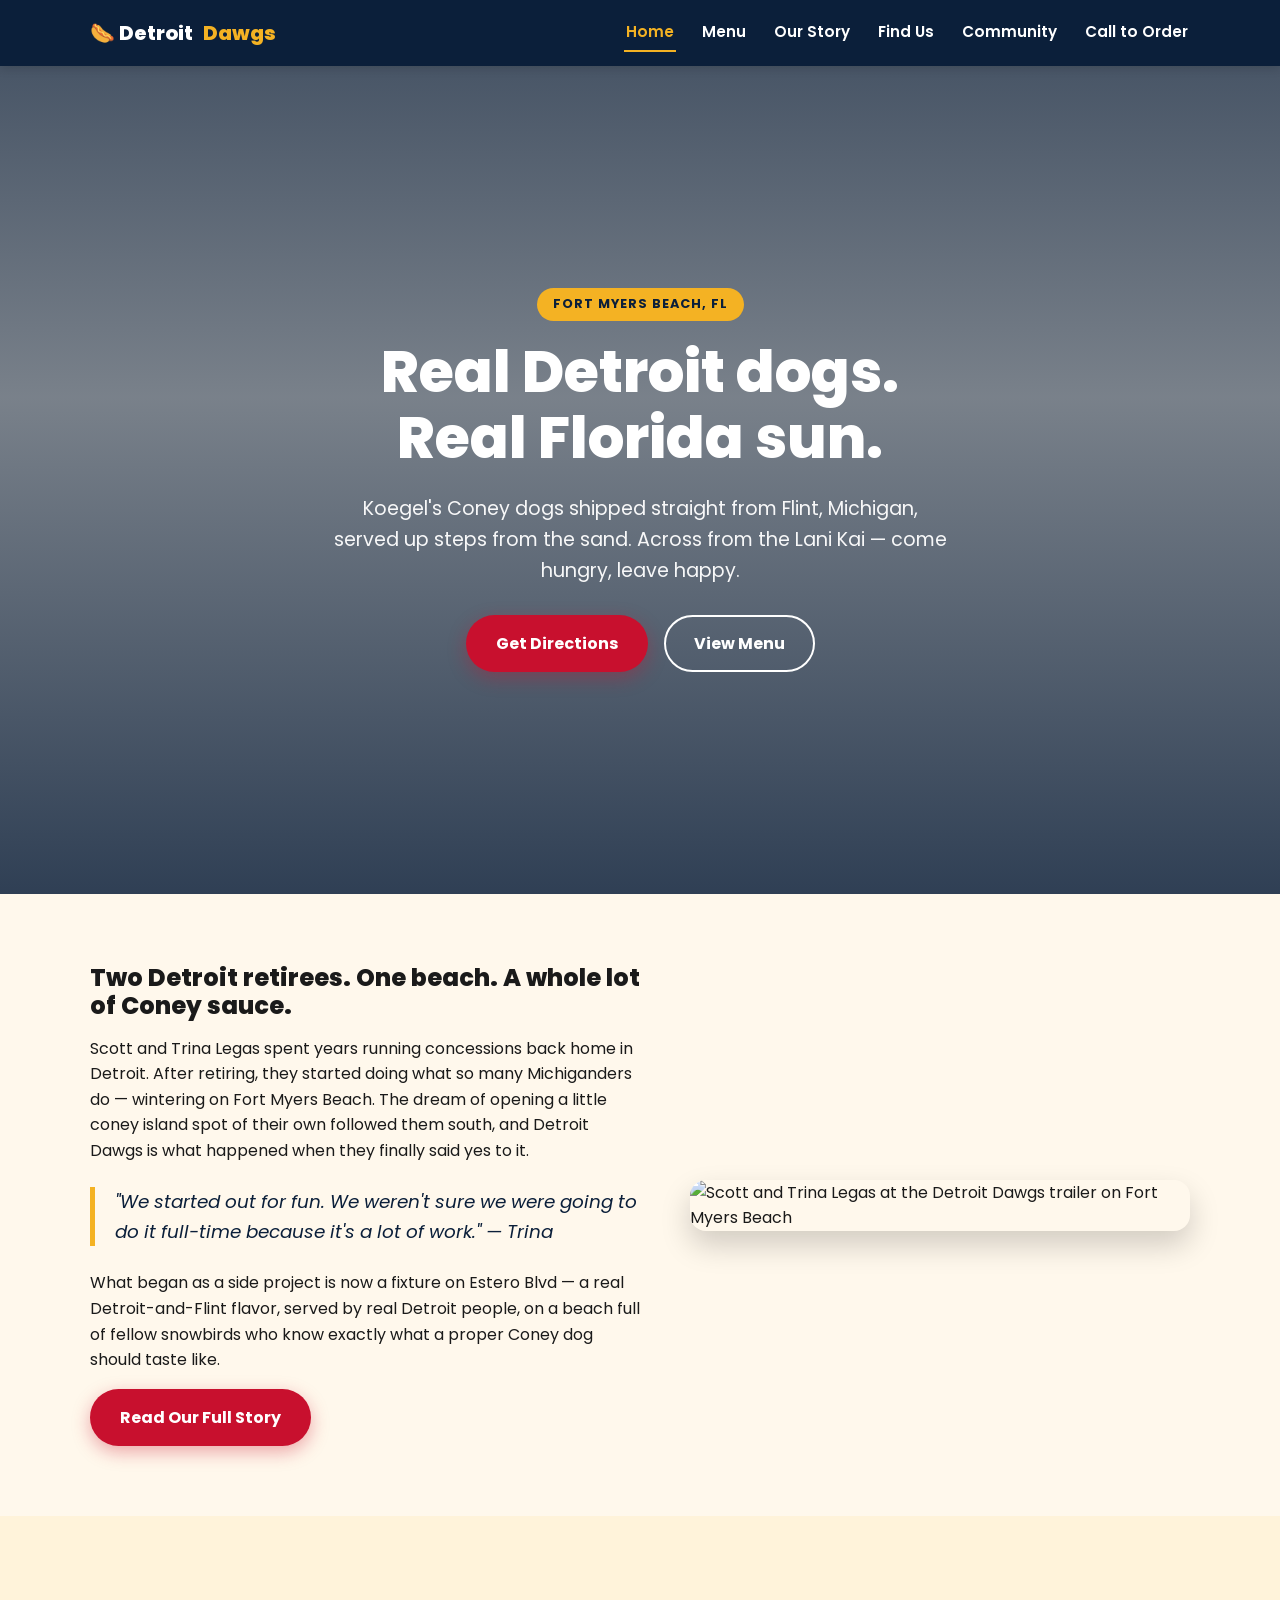
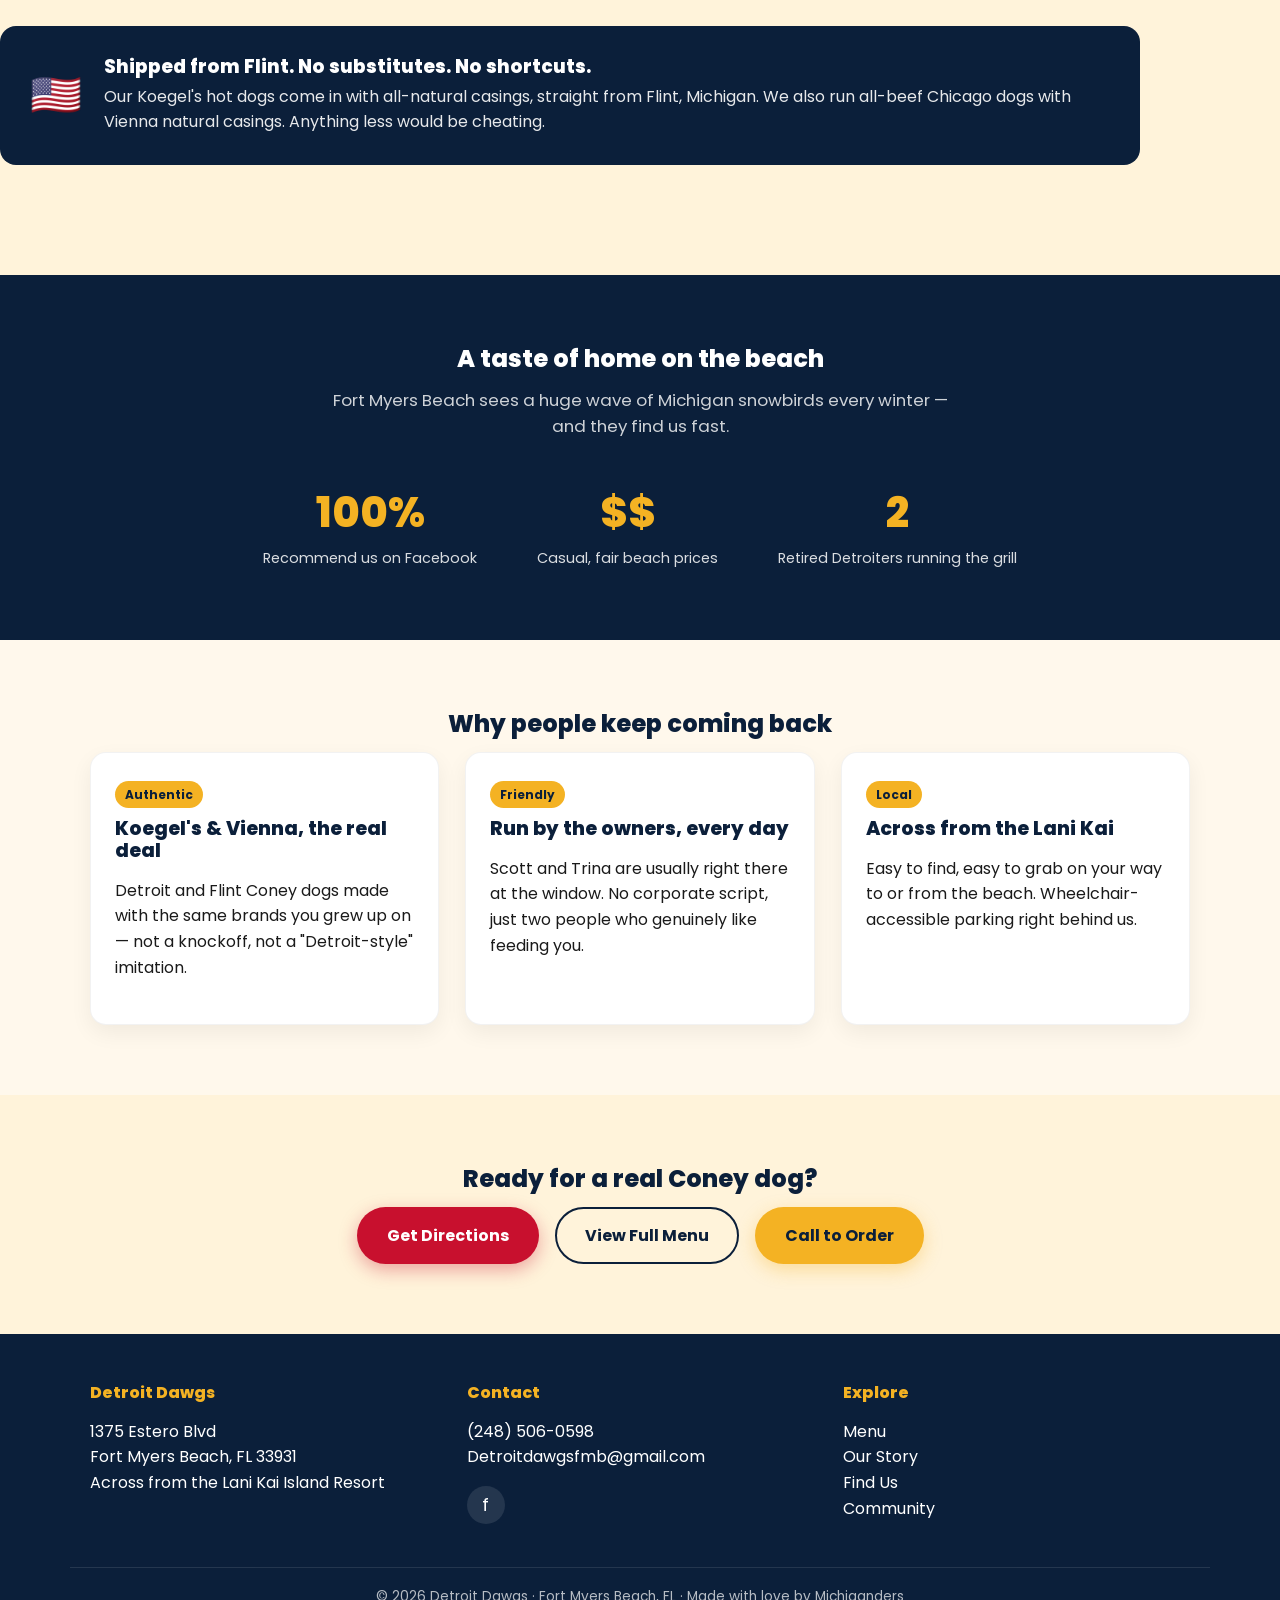
==== index.html @ 259473fb "Add Detroit Dawgs marketing website Five-page static site (home, menu, our story, find us, community" ====
<!DOCTYPE html>
<html lang="en">
<head>
<meta charset="UTF-8">
<meta name="viewport" content="width=device-width, initial-scale=1.0">
<title>Detroit Dawgs Fort Myers Beach | Real Detroit Coney Dogs on the Beach</title>
<meta name="description" content="Detroit Dawgs is a Michigan-owned hot dog stand on Fort Myers Beach serving authentic Koegel's Detroit Coney dogs and Chicago-style hot dogs across from the Lani Kai. A taste of home on the beach.">
<meta name="keywords" content="Detroit Dawgs Fort Myers Beach, Coney dog Fort Myers Beach, hot dog food truck Fort Myers Beach, Michigan restaurant Fort Myers Beach, Koegel's hot dog Florida, best hot dog near Lani Kai">
<link rel="canonical" href="https://detroitdawgsfmb.com/">
<meta property="og:title" content="Detroit Dawgs — Real Detroit Coney Dogs on Fort Myers Beach">
<meta property="og:description" content="Authentic Koegel's Coney dogs shipped from Flint, Michigan, served steps from the sand on Fort Myers Beach.">
<meta property="og:type" content="restaurant.menu">
<meta property="og:image" content="assets/img/hero-trailer.svg">
<link rel="stylesheet" href="assets/css/style.css">
<link rel="preconnect" href="https://fonts.googleapis.com">
<link href="https://fonts.googleapis.com/css2?family=Poppins:wght@400;600;700;800&display=swap" rel="stylesheet">
<script type="application/ld+json">
{
  "@context": "https://schema.org",
  "@type": "FoodEstablishment",
  "name": "Detroit Dawgs",
  "image": "https://detroitdawgsfmb.com/assets/img/hero-trailer.svg",
  "servesCuisine": ["Hot Dogs", "Coney Island", "American"],
  "priceRange": "$$",
  "telephone": "+1-248-506-0598",
  "email": "Detroitdawgsfmb@gmail.com",
  "address": {
    "@type": "PostalAddress",
    "streetAddress": "1375 Estero Blvd",
    "addressLocality": "Fort Myers Beach",
    "addressRegion": "FL",
    "postalCode": "33931",
    "addressCountry": "US"
  },
  "geo": {
    "@type": "GeoCoordinates",
    "latitude": 26.4515,
    "longitude": -81.9367
  },
  "url": "https://detroitdawgsfmb.com/",
  "menu": "https://detroitdawgsfmb.com/menu.html",
  "openingHoursSpecification": [
    {
      "@type": "OpeningHoursSpecification",
      "dayOfWeek": ["Monday","Tuesday","Wednesday","Thursday","Sunday"],
      "opens": "11:00",
      "closes": "20:00"
    },
    {
      "@type": "OpeningHoursSpecification",
      "dayOfWeek": ["Friday","Saturday"],
      "opens": "11:00",
      "closes": "21:00"
    }
  ],
  "sameAs": ["https://www.facebook.com/profile.php?id=detroitdawgsfmb"]
}
</script>
</head>
<body>

<header class="site-header">
  <div class="header-inner">
    <a href="index.html" class="brand">🌭 Detroit <span class="dot">Dawgs</span></a>
    <button class="nav-toggle" aria-label="Menu">☰</button>
    <nav class="main-nav">
      <a href="index.html" class="active">Home</a>
      <a href="menu.html">Menu</a>
      <a href="our-story.html">Our Story</a>
      <a href="find-us.html">Find Us</a>
      <a href="community.html">Community</a>
      <a href="tel:2485060598">Call to Order</a>
    </nav>
  </div>
</header>

<section class="hero">
  <div class="hero-inner">
    <span class="kicker">Fort Myers Beach, FL</span>
    <h1>Real Detroit dogs.<br>Real Florida sun.</h1>
    <p class="lead">Koegel's Coney dogs shipped straight from Flint, Michigan, served up steps from the sand. Across from the Lani Kai — come hungry, leave happy.</p>
    <div class="btn-row" style="justify-content:center;">
      <a href="find-us.html" class="btn btn-red">Get Directions</a>
      <a href="menu.html" class="btn btn-outline">View Menu</a>
    </div>
  </div>
</section>

<section>
  <div class="wrap origin">
    <div>
      <h2>Two Detroit retirees. One beach. A whole lot of Coney sauce.</h2>
      <p>Scott and Trina Legas spent years running concessions back home in Detroit. After retiring, they started doing what so many Michiganders do — wintering on Fort Myers Beach. The dream of opening a little coney island spot of their own followed them south, and Detroit Dawgs is what happened when they finally said yes to it.</p>
      <p class="quote-block">"We started out for fun. We weren't sure we were going to do it full-time because it's a lot of work." — Trina</p>
      <p>What began as a side project is now a fixture on Estero Blvd — a real Detroit-and-Flint flavor, served by real Detroit people, on a beach full of fellow snowbirds who know exactly what a proper Coney dog should taste like.</p>
      <a href="our-story.html" class="btn btn-red">Read Our Full Story</a>
    </div>
    <div>
      <img src="assets/img/scott-trina.svg" alt="Scott and Trina Legas at the Detroit Dawgs trailer on Fort Myers Beach">
    </div>
  </div>
</section>

<section class="bg-mustard-soft">
  <div class="wrap sourcing-banner" style="background:var(--navy);">
    <div class="flag">🇺🇸</div>
    <div>
      <h3 style="margin-bottom:6px;">Shipped from Flint. No substitutes. No shortcuts.</h3>
      <p style="margin:0; opacity:.9;">Our Koegel's hot dogs come in with all-natural casings, straight from Flint, Michigan. We also run all-beef Chicago dogs with Vienna natural casings. Anything less would be cheating.</p>
    </div>
  </div>
</section>

<section class="bg-navy">
  <div class="wrap">
    <h2 class="section-title" style="color:#fff;">A taste of home on the beach</h2>
    <p class="section-sub" style="color:rgba(255,255,255,.8);">Fort Myers Beach sees a huge wave of Michigan snowbirds every winter — and they find us fast.</p>
    <div class="stat-row">
      <div>
        <div class="stat-num">100%</div>
        <div class="stat-label">Recommend us on Facebook</div>
      </div>
      <div>
        <div class="stat-num">$$</div>
        <div class="stat-label">Casual, fair beach prices</div>
      </div>
      <div>
        <div class="stat-num">2</div>
        <div class="stat-label">Retired Detroiters running the grill</div>
      </div>
    </div>
  </div>
</section>

<section>
  <div class="wrap">
    <h2 class="section-title">Why people keep coming back</h2>
    <div class="card-grid">
      <div class="card">
        <span class="badge">Authentic</span>
        <h3>Koegel's & Vienna, the real deal</h3>
        <p>Detroit and Flint Coney dogs made with the same brands you grew up on — not a knockoff, not a "Detroit-style" imitation.</p>
      </div>
      <div class="card">
        <span class="badge">Friendly</span>
        <h3>Run by the owners, every day</h3>
        <p>Scott and Trina are usually right there at the window. No corporate script, just two people who genuinely like feeding you.</p>
      </div>
      <div class="card">
        <span class="badge">Local</span>
        <h3>Across from the Lani Kai</h3>
        <p>Easy to find, easy to grab on your way to or from the beach. Wheelchair-accessible parking right behind us.</p>
      </div>
    </div>
  </div>
</section>

<section class="bg-mustard-soft">
  <div class="wrap" style="text-align:center;">
    <h2 class="section-title">Ready for a real Coney dog?</h2>
    <div class="btn-row" style="justify-content:center;">
      <a href="find-us.html" class="btn btn-red">Get Directions</a>
      <a href="menu.html" class="btn btn-outline" style="border-color:var(--navy); color:var(--navy);">View Full Menu</a>
      <a href="tel:2485060598" class="btn btn-mustard">Call to Order</a>
    </div>
  </div>
</section>

<footer class="site-footer">
  <div class="wrap footer-grid">
    <div>
      <h4>Detroit Dawgs</h4>
      <p>1375 Estero Blvd<br>Fort Myers Beach, FL 33931<br>Across from the Lani Kai Island Resort</p>
    </div>
    <div>
      <h4>Contact</h4>
      <p><a href="tel:2485060598">(248) 506-0598</a><br>
      <a href="mailto:Detroitdawgsfmb@gmail.com">Detroitdawgsfmb@gmail.com</a></p>
      <div class="social-icons">
        <a href="https://www.facebook.com" aria-label="Facebook">f</a>
      </div>
    </div>
    <div>
      <h4>Explore</h4>
      <p><a href="menu.html">Menu</a><br>
      <a href="our-story.html">Our Story</a><br>
      <a href="find-us.html">Find Us</a><br>
      <a href="community.html">Community</a></p>
    </div>
  </div>
  <div class="wrap footer-bottom">&copy; 2026 Detroit Dawgs · Fort Myers Beach, FL · Made with love by Michiganders</div>
</footer>

<div class="sticky-cta">
  <a href="find-us.html">📍 Directions</a>
  <a href="tel:2485060598">📞 Call to Order</a>
</div>

<script src="assets/js/main.js"></script>
</body>
</html>
---- assets/css/style.css ----
/* Detroit Dawgs — shared styles */
:root {
  --navy: #0b1f3a;
  --red: #c8102e;
  --red-dark: #9c0c23;
  --cream: #fff8ec;
  --mustard: #f4b223;
  --ink: #1a1a1a;
  --gray: #5b5b5b;
  --max: 1140px;
}

* { box-sizing: border-box; }

html { scroll-behavior: smooth; }

body {
  margin: 0;
  font-family: 'Poppins', 'Segoe UI', system-ui, -apple-system, sans-serif;
  color: var(--ink);
  background: var(--cream);
  line-height: 1.6;
}

h1, h2, h3, h4 {
  font-family: 'Poppins', sans-serif;
  font-weight: 800;
  margin: 0 0 0.5em;
  line-height: 1.15;
}

a { color: inherit; text-decoration: none; }

img { max-width: 100%; display: block; }

.wrap {
  max-width: var(--max);
  margin: 0 auto;
  padding: 0 20px;
}

/* ===== Header ===== */
.site-header {
  position: sticky;
  top: 0;
  z-index: 50;
  background: var(--navy);
  color: #fff;
  box-shadow: 0 2px 10px rgba(0,0,0,0.15);
}

.header-inner {
  display: flex;
  align-items: center;
  justify-content: space-between;
  padding: 14px 20px;
  max-width: var(--max);
  margin: 0 auto;
}

.brand {
  display: flex;
  align-items: center;
  gap: 10px;
  font-weight: 800;
  font-size: 1.25rem;
  color: #fff;
  white-space: nowrap;
}

.brand .dot { color: var(--mustard); }

.main-nav {
  display: flex;
  gap: 24px;
  flex-wrap: wrap;
}

.main-nav a {
  color: #fff;
  font-weight: 600;
  font-size: 0.95rem;
  padding: 6px 2px;
  border-bottom: 2px solid transparent;
  transition: border-color .2s, color .2s;
}

.main-nav a:hover,
.main-nav a.active {
  border-bottom-color: var(--mustard);
  color: var(--mustard);
}

.nav-toggle {
  display: none;
  background: none;
  border: none;
  color: #fff;
  font-size: 1.6rem;
  cursor: pointer;
}

@media (max-width: 760px) {
  .nav-toggle { display: block; }
  .main-nav {
    display: none;
    flex-direction: column;
    width: 100%;
    background: var(--navy);
    padding: 10px 20px 16px;
    gap: 14px;
  }
  .main-nav.open { display: flex; }
  .header-inner { flex-wrap: wrap; }
}

/* ===== Buttons ===== */
.btn {
  display: inline-block;
  padding: 14px 28px;
  border-radius: 50px;
  font-weight: 700;
  font-size: 1rem;
  cursor: pointer;
  border: 2px solid transparent;
  transition: transform .15s, box-shadow .15s, background .15s;
}

.btn:hover { transform: translateY(-2px); }

.btn-red {
  background: var(--red);
  color: #fff;
  box-shadow: 0 6px 18px rgba(200,16,46,0.35);
}
.btn-red:hover { background: var(--red-dark); }

.btn-outline {
  background: transparent;
  border-color: #fff;
  color: #fff;
}
.btn-outline:hover { background: rgba(255,255,255,0.15); }

.btn-mustard {
  background: var(--mustard);
  color: var(--navy);
  box-shadow: 0 6px 18px rgba(244,178,35,0.35);
}

.btn-row { display: flex; gap: 16px; flex-wrap: wrap; }

/* ===== Hero ===== */
.hero {
  position: relative;
  min-height: 92vh;
  display: flex;
  align-items: center;
  background: linear-gradient(180deg, rgba(11,31,58,0.75), rgba(11,31,58,0.55) 40%, rgba(11,31,58,0.85)),
              url('../img/hero-trailer.jpg') center/cover no-repeat;
  color: #fff;
  text-align: center;
}

.hero-inner { max-width: 800px; margin: 0 auto; padding: 60px 20px; }

.kicker {
  display: inline-block;
  background: var(--mustard);
  color: var(--navy);
  font-weight: 700;
  font-size: 0.8rem;
  letter-spacing: 1px;
  text-transform: uppercase;
  padding: 6px 16px;
  border-radius: 50px;
  margin-bottom: 18px;
}

.hero h1 {
  font-size: clamp(2.2rem, 6vw, 3.6rem);
  margin-bottom: 0.4em;
}

.hero p.lead {
  font-size: 1.2rem;
  opacity: 0.95;
  max-width: 620px;
  margin: 0 auto 28px;
}

/* ===== Sections ===== */
section { padding: 70px 0; }

.section-tight { padding: 50px 0; }

.section-title {
  text-align: center;
  margin-bottom: 14px;
  color: var(--navy);
}

.section-sub {
  text-align: center;
  color: var(--gray);
  max-width: 640px;
  margin: 0 auto 40px;
  font-size: 1.05rem;
}

.bg-navy { background: var(--navy); color: #fff; }
.bg-navy h2, .bg-navy h3 { color: #fff; }
.bg-mustard-soft { background: #fff3da; }

/* ===== Story / origin block ===== */
.origin {
  display: grid;
  grid-template-columns: 1.1fr 1fr;
  gap: 50px;
  align-items: center;
}

@media (max-width: 800px) {
  .origin { grid-template-columns: 1fr; }
}

.origin img { border-radius: 16px; box-shadow: 0 14px 30px rgba(0,0,0,0.18); }

.quote-block {
  border-left: 5px solid var(--mustard);
  padding-left: 20px;
  font-style: italic;
  font-size: 1.15rem;
  color: var(--navy);
  margin: 24px 0;
}

/* ===== Cards ===== */
.card-grid {
  display: grid;
  grid-template-columns: repeat(3, 1fr);
  gap: 26px;
}

@media (max-width: 900px) {
  .card-grid { grid-template-columns: repeat(2, 1fr); }
}
@media (max-width: 600px) {
  .card-grid { grid-template-columns: 1fr; }
}

.card {
  background: #fff;
  border-radius: 16px;
  padding: 28px 24px;
  box-shadow: 0 8px 22px rgba(0,0,0,0.06);
  border: 1px solid rgba(0,0,0,0.05);
}

.card h3 { color: var(--navy); font-size: 1.2rem; }

.card .badge {
  display: inline-block;
  background: var(--mustard);
  color: var(--navy);
  font-size: 0.75rem;
  font-weight: 700;
  padding: 4px 10px;
  border-radius: 50px;
  margin-bottom: 10px;
}

/* ===== Menu page ===== */
.menu-section h3.menu-cat {
  color: var(--red);
  border-bottom: 3px solid var(--mustard);
  display: inline-block;
  padding-bottom: 6px;
  margin-top: 0;
}

.menu-item {
  display: flex;
  justify-content: space-between;
  gap: 16px;
  padding: 14px 0;
  border-bottom: 1px dashed #ddd;
}

.menu-item:last-child { border-bottom: none; }

.menu-item-name { font-weight: 700; color: var(--navy); }
.menu-item-desc { color: var(--gray); font-size: 0.95rem; margin-top: 2px; }
.menu-item-price { font-weight: 800; color: var(--red); white-space: nowrap; }

.sourcing-banner {
  background: var(--navy);
  color: #fff;
  border-radius: 16px;
  padding: 30px;
  margin: 40px 0;
  display: grid;
  grid-template-columns: auto 1fr;
  gap: 22px;
  align-items: center;
}
@media (max-width: 600px) {
  .sourcing-banner { grid-template-columns: 1fr; text-align: center; }
}
.sourcing-banner .flag { font-size: 2.6rem; }

/* ===== Stats / social proof ===== */
.stat-row {
  display: flex;
  justify-content: center;
  gap: 60px;
  flex-wrap: wrap;
  text-align: center;
}
.stat-num {
  font-size: 2.6rem;
  font-weight: 800;
  color: var(--mustard);
}
.stat-label { font-size: 0.9rem; opacity: 0.85; }

/* ===== Find us ===== */
.map-frame {
  border-radius: 16px;
  overflow: hidden;
  box-shadow: 0 14px 30px rgba(0,0,0,0.15);
  border: none;
  width: 100%;
  height: 420px;
}

.info-grid {
  display: grid;
  grid-template-columns: repeat(3, 1fr);
  gap: 24px;
  margin-top: 40px;
}
@media (max-width: 800px) {
  .info-grid { grid-template-columns: 1fr; }
}

/* ===== Gallery ===== */
.gallery-grid {
  display: grid;
  grid-template-columns: repeat(4, 1fr);
  gap: 14px;
}
@media (max-width: 800px) {
  .gallery-grid { grid-template-columns: repeat(2, 1fr); }
}
.gallery-grid img,
.gallery-grid .ph {
  border-radius: 12px;
  aspect-ratio: 1/1;
  object-fit: cover;
}
.ph {
  background: linear-gradient(135deg, #f4b223, #c8102e);
  display: flex;
  align-items: center;
  justify-content: center;
  color: #fff;
  font-weight: 700;
  text-align: center;
  font-size: 0.9rem;
  padding: 10px;
}

/* ===== Community ===== */
.event-card {
  display: flex;
  gap: 18px;
  background: #fff;
  border-radius: 16px;
  padding: 24px;
  box-shadow: 0 8px 22px rgba(0,0,0,0.06);
  margin-bottom: 22px;
}
.event-icon {
  font-size: 2.2rem;
  flex-shrink: 0;
}

/* ===== Footer ===== */
.site-footer {
  background: var(--navy);
  color: #fff;
  padding: 50px 0 24px;
}
.footer-grid {
  display: grid;
  grid-template-columns: repeat(3, 1fr);
  gap: 30px;
  margin-bottom: 30px;
}
@media (max-width: 760px) {
  .footer-grid { grid-template-columns: 1fr; }
}
.site-footer h4 { color: var(--mustard); font-size: 1rem; }
.site-footer a:hover { color: var(--mustard); }
.footer-bottom {
  text-align: center;
  font-size: 0.85rem;
  opacity: 0.7;
  border-top: 1px solid rgba(255,255,255,0.15);
  padding-top: 18px;
}

.social-icons { display: flex; gap: 14px; margin-top: 10px; }
.social-icons a {
  width: 38px; height: 38px;
  display: flex; align-items: center; justify-content: center;
  background: rgba(255,255,255,0.1);
  border-radius: 50%;
  font-size: 1.1rem;
}
.social-icons a:hover { background: var(--mustard); color: var(--navy); }

/* ===== Sticky mobile order bar ===== */
.sticky-cta {
  position: fixed;
  bottom: 0; left: 0; right: 0;
  background: var(--navy);
  display: flex;
  z-index: 60;
  box-shadow: 0 -4px 14px rgba(0,0,0,0.25);
}
.sticky-cta a {
  flex: 1;
  text-align: center;
  color: #fff;
  font-weight: 700;
  padding: 14px 6px;
  font-size: 0.85rem;
}
.sticky-cta a:first-child { background: var(--red); }
.sticky-cta a:last-child { background: var(--mustard); color: var(--navy); }
@media (min-width: 761px) {
  .sticky-cta { display: none; }
}
body { padding-bottom: 0; }
@media (max-width: 760px) {
  body { padding-bottom: 56px; }
}

.facebook-embed {
  border-radius: 16px;
  overflow: hidden;
  box-shadow: 0 8px 22px rgba(0,0,0,0.08);
}
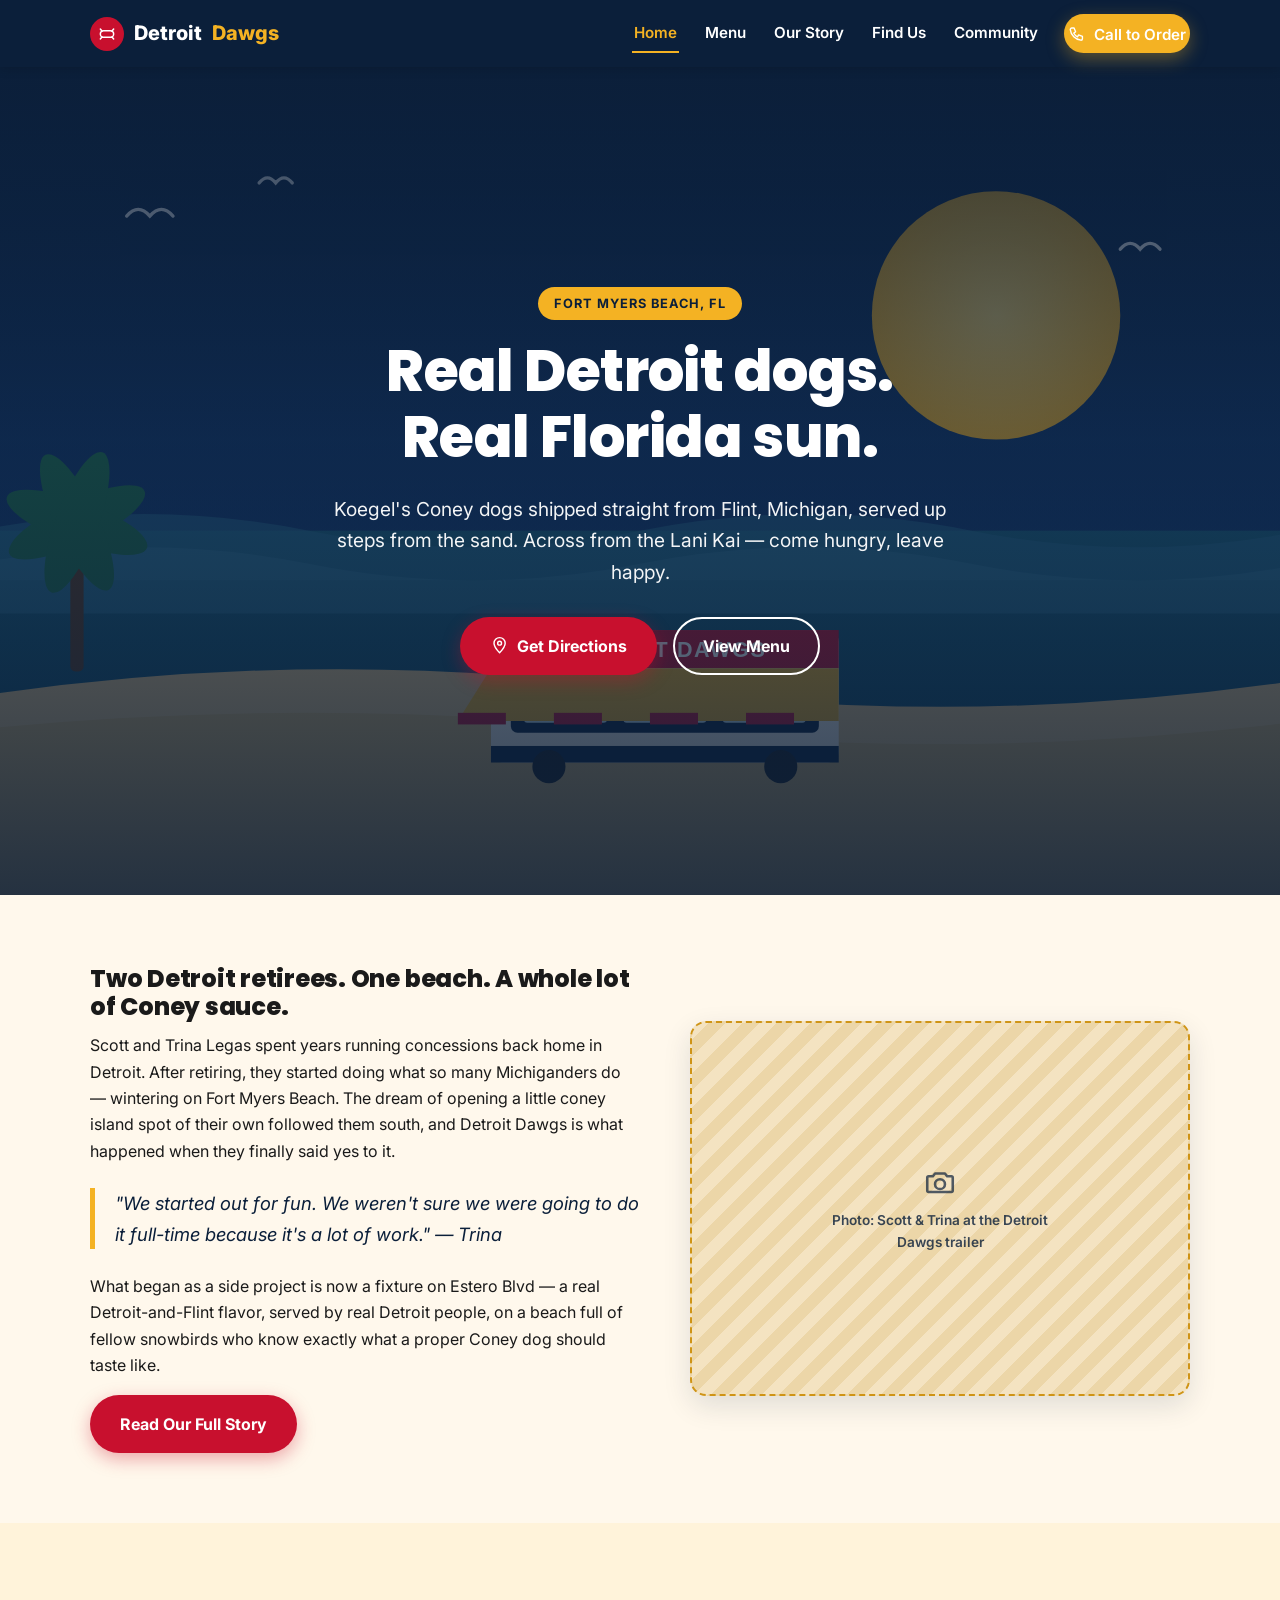
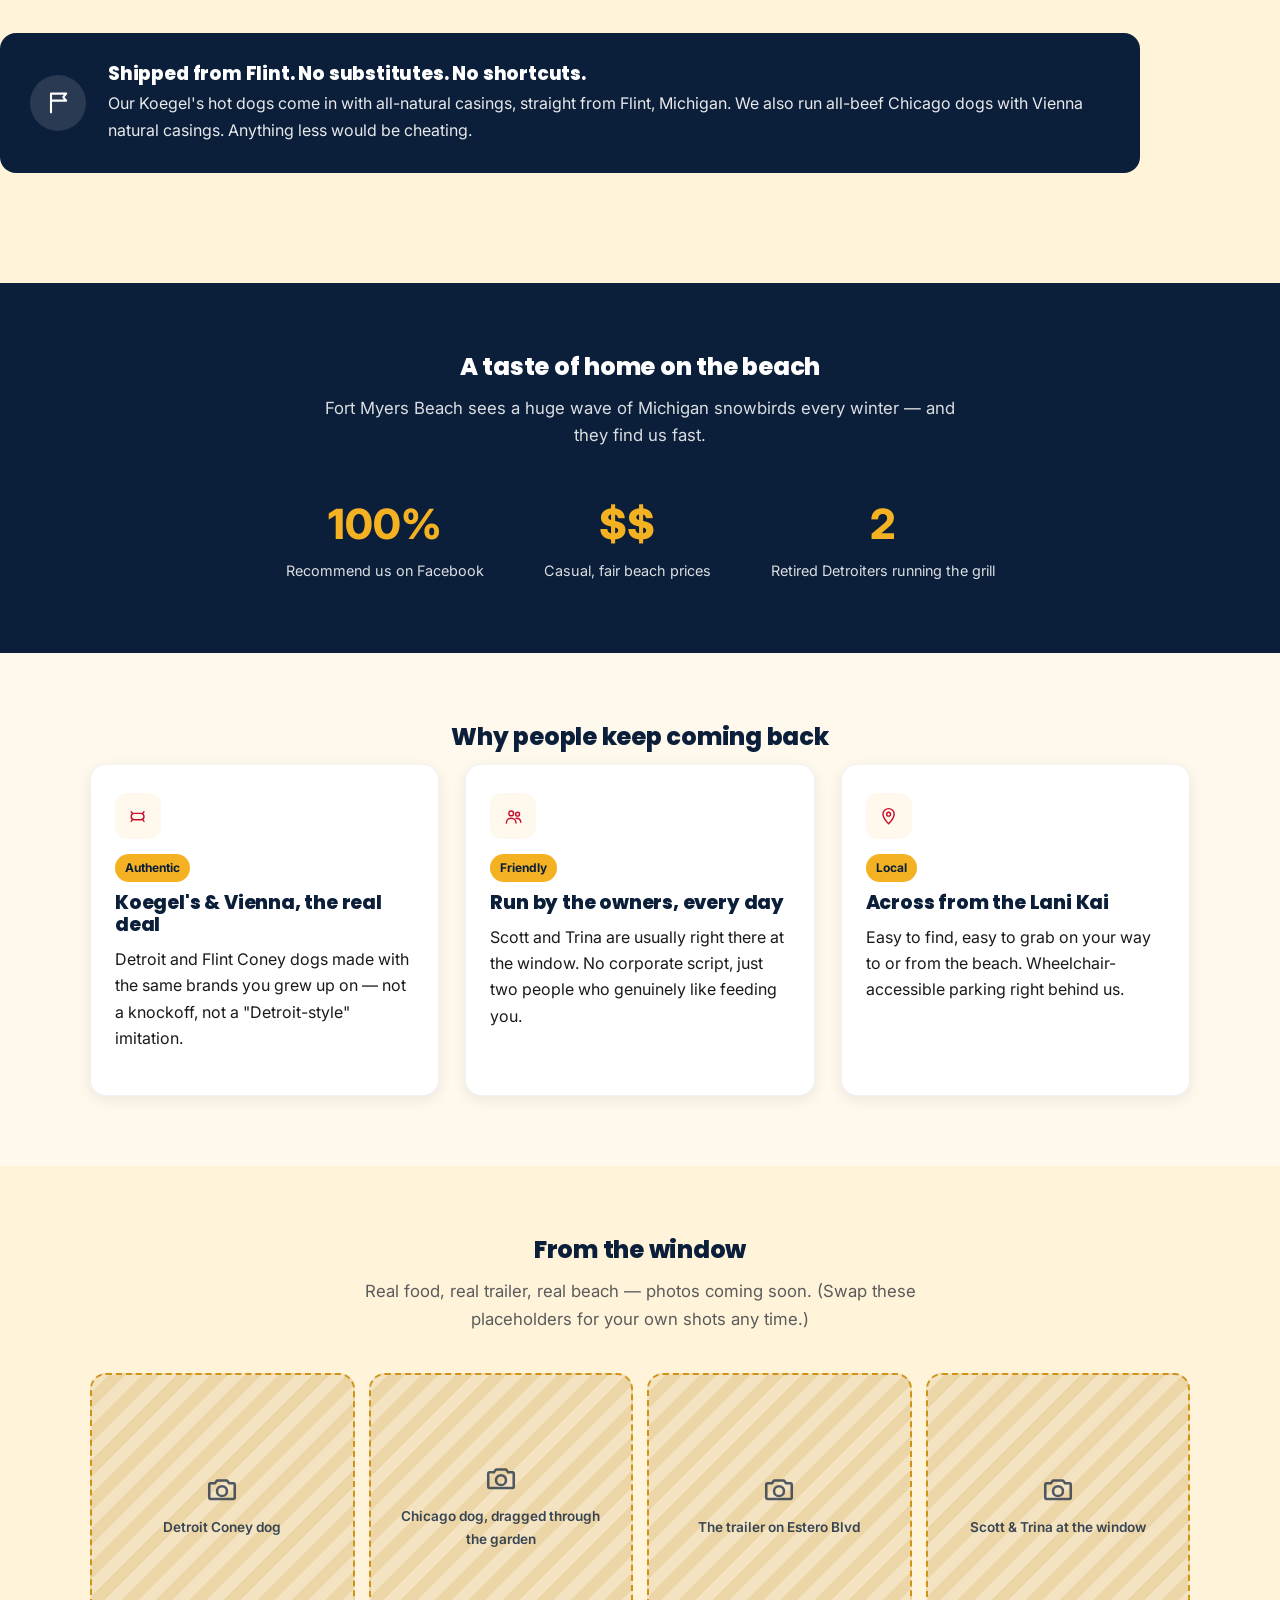
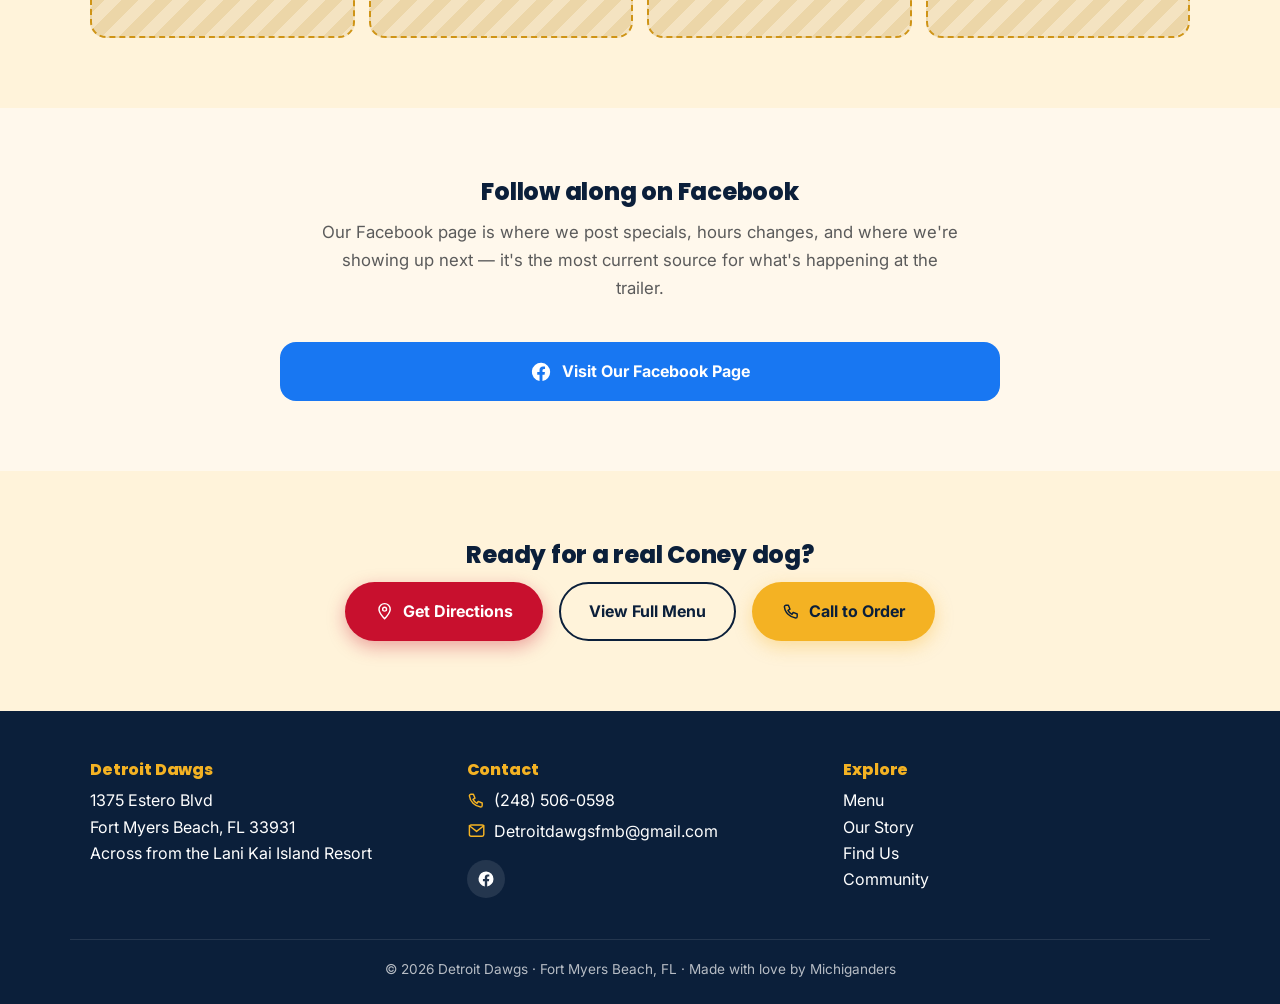
==== commit 7cf21a51: "Rebuild Detroit Dawgs website with polished UI/UX overhaul - New hero: custom beach/trailer illustra" ====
--- a/index.html
+++ b/index.html
@@ -10,16 +10,18 @@
 <meta property="og:title" content="Detroit Dawgs — Real Detroit Coney Dogs on Fort Myers Beach">
 <meta property="og:description" content="Authentic Koegel's Coney dogs shipped from Flint, Michigan, served steps from the sand on Fort Myers Beach.">
 <meta property="og:type" content="restaurant.menu">
-<meta property="og:image" content="assets/img/hero-trailer.svg">
+<meta property="og:image" content="https://detroitdawgsfmb.com/assets/img/hero-scene.svg">
+<meta property="og:url" content="https://detroitdawgsfmb.com/">
 <link rel="stylesheet" href="assets/css/style.css">
 <link rel="preconnect" href="https://fonts.googleapis.com">
-<link href="https://fonts.googleapis.com/css2?family=Poppins:wght@400;600;700;800&display=swap" rel="stylesheet">
+<link rel="preconnect" href="https://fonts.gstatic.com" crossorigin>
+<link href="https://fonts.googleapis.com/css2?family=Inter:wght@400;500;600;700&family=Poppins:wght@700;800&display=swap" rel="stylesheet">
 <script type="application/ld+json">
 {
   "@context": "https://schema.org",
   "@type": "FoodEstablishment",
   "name": "Detroit Dawgs",
-  "image": "https://detroitdawgsfmb.com/assets/img/hero-trailer.svg",
+  "image": "https://detroitdawgsfmb.com/assets/img/hero-scene.svg",
   "servesCuisine": ["Hot Dogs", "Coney Island", "American"],
   "priceRange": "$$",
   "telephone": "+1-248-506-0598",
@@ -59,28 +61,58 @@
 </head>
 <body>
 
+<svg style="display:none" aria-hidden="true">
+  <symbol id="icon-dog" viewBox="0 0 24 24" fill="none" stroke="currentColor" stroke-width="1.8" stroke-linecap="round" stroke-linejoin="round"><path d="M4 12c0-2.2 1.8-4 4-4h8c2.2 0 4 1.8 4 4s-1.8 4-4 4H8c-2.2 0-4-1.8-4-4Z"/><path d="M6 8.5 4 6M18 8.5l2-2.5M6 15.5 4 18M18 15.5l2 2.5"/></symbol>
+  <symbol id="icon-pin" viewBox="0 0 24 24" fill="none" stroke="currentColor" stroke-width="1.8" stroke-linecap="round" stroke-linejoin="round"><path d="M12 21s7-7.4 7-12a7 7 0 1 0-14 0c0 4.6 7 12 7 12Z"/><circle cx="12" cy="9" r="2.4"/></symbol>
+  <symbol id="icon-phone" viewBox="0 0 24 24" fill="none" stroke="currentColor" stroke-width="1.8" stroke-linecap="round" stroke-linejoin="round"><path d="M5 4h3l2 5-2.5 1.5a11 11 0 0 0 5 5L14 13l5 2v3a2 2 0 0 1-2 2A16 16 0 0 1 3 6a2 2 0 0 1 2-2Z"/></symbol>
+  <symbol id="icon-fb" viewBox="0 0 24 24" fill="currentColor"><path d="M22 12a10 10 0 1 0-11.6 9.9v-7H7.9V12h2.5V9.8c0-2.5 1.5-3.9 3.8-3.9 1.1 0 2.2.2 2.2.2v2.5h-1.2c-1.2 0-1.6.8-1.6 1.6V12h2.7l-.4 2.9h-2.3v7A10 10 0 0 0 22 12Z"/></symbol>
+  <symbol id="icon-mail" viewBox="0 0 24 24" fill="none" stroke="currentColor" stroke-width="1.8" stroke-linecap="round" stroke-linejoin="round"><rect x="3" y="5" width="18" height="14" rx="2"/><path d="M3 6l9 7 9-7"/></symbol>
+  <symbol id="icon-camera" viewBox="0 0 24 24" fill="none" stroke="currentColor" stroke-width="1.8" stroke-linecap="round" stroke-linejoin="round"><path d="M4 8h3l1.5-2h7L17 8h3a1 1 0 0 1 1 1v9a1 1 0 0 1-1 1H4a1 1 0 0 1-1-1V9a1 1 0 0 1 1-1Z"/><circle cx="12" cy="13.5" r="3.5"/></symbol>
+  <symbol id="icon-flag-us" viewBox="0 0 24 24" fill="none" stroke="currentColor" stroke-width="1.8" stroke-linecap="round" stroke-linejoin="round"><path d="M6 4v16M6 4h13l-2.5 3L19 10H6"/></symbol>
+  <symbol id="icon-close" viewBox="0 0 24 24" fill="none" stroke="currentColor" stroke-width="2" stroke-linecap="round"><path d="M5 5l14 14M19 5 5 19"/></symbol>
+  <symbol id="icon-menu" viewBox="0 0 24 24" fill="none" stroke="currentColor" stroke-width="2" stroke-linecap="round"><path d="M4 7h16M4 12h16M4 17h16"/></symbol>
+  <symbol id="icon-home" viewBox="0 0 24 24" fill="none" stroke="currentColor" stroke-width="1.8" stroke-linecap="round" stroke-linejoin="round"><path d="M4 11.5 12 4l8 7.5"/><path d="M6 10v9a1 1 0 0 0 1 1h10a1 1 0 0 0 1-1v-9"/></symbol>
+  <symbol id="icon-users" viewBox="0 0 24 24" fill="none" stroke="currentColor" stroke-width="1.8" stroke-linecap="round" stroke-linejoin="round"><circle cx="9" cy="8" r="3"/><path d="M3 20a6 6 0 0 1 12 0"/><circle cx="17" cy="9" r="2.4"/><path d="M15 14.2A5 5 0 0 1 21 19"/></symbol>
+</svg>
+
+<a href="#main" class="skip-link">Skip to main content</a>
+
 <header class="site-header">
   <div class="header-inner">
-    <a href="index.html" class="brand">🌭 Detroit <span class="dot">Dawgs</span></a>
-    <button class="nav-toggle" aria-label="Menu">☰</button>
-    <nav class="main-nav">
+    <a href="index.html" class="brand">
+      <span class="icon-badge"><svg class="icon" aria-hidden="true"><use href="#icon-dog"/></svg></span>
+      Detroit <span class="dot">Dawgs</span>
+    </a>
+    <button class="nav-toggle" aria-label="Toggle menu" aria-expanded="false" aria-controls="main-nav">
+      <svg class="icon icon-menu" aria-hidden="true"><use href="#icon-menu"/></svg>
+      <svg class="icon icon-close" aria-hidden="true"><use href="#icon-close"/></svg>
+    </button>
+    <nav class="main-nav" id="main-nav">
       <a href="index.html" class="active">Home</a>
       <a href="menu.html">Menu</a>
       <a href="our-story.html">Our Story</a>
       <a href="find-us.html">Find Us</a>
       <a href="community.html">Community</a>
-      <a href="tel:2485060598">Call to Order</a>
+      <a href="tel:2485060598" class="btn btn-mustard">
+        <svg class="icon" aria-hidden="true"><use href="#icon-phone"/></svg>
+        Call to Order
+      </a>
     </nav>
   </div>
 </header>
+
+<main id="main">
 
 <section class="hero">
   <div class="hero-inner">
     <span class="kicker">Fort Myers Beach, FL</span>
     <h1>Real Detroit dogs.<br>Real Florida sun.</h1>
     <p class="lead">Koegel's Coney dogs shipped straight from Flint, Michigan, served up steps from the sand. Across from the Lani Kai — come hungry, leave happy.</p>
-    <div class="btn-row" style="justify-content:center;">
-      <a href="find-us.html" class="btn btn-red">Get Directions</a>
+    <div class="btn-row center">
+      <a href="find-us.html" class="btn btn-red">
+        <svg class="icon" aria-hidden="true"><use href="#icon-pin"/></svg>
+        Get Directions
+      </a>
       <a href="menu.html" class="btn btn-outline">View Menu</a>
     </div>
   </div>
@@ -95,15 +127,18 @@
       <p>What began as a side project is now a fixture on Estero Blvd — a real Detroit-and-Flint flavor, served by real Detroit people, on a beach full of fellow snowbirds who know exactly what a proper Coney dog should taste like.</p>
       <a href="our-story.html" class="btn btn-red">Read Our Full Story</a>
     </div>
-    <div>
-      <img src="assets/img/scott-trina.svg" alt="Scott and Trina Legas at the Detroit Dawgs trailer on Fort Myers Beach">
+    <div class="photo-placeholder">
+      <svg aria-hidden="true"><use href="#icon-camera"/></svg>
+      <span>Photo: Scott &amp; Trina at the Detroit Dawgs trailer</span>
     </div>
   </div>
 </section>
 
 <section class="bg-mustard-soft">
-  <div class="wrap sourcing-banner" style="background:var(--navy);">
-    <div class="flag">🇺🇸</div>
+  <div class="wrap sourcing-banner">
+    <div class="flag">
+      <svg class="icon" aria-hidden="true"><use href="#icon-flag-us"/></svg>
+    </div>
     <div>
       <h3 style="margin-bottom:6px;">Shipped from Flint. No substitutes. No shortcuts.</h3>
       <p style="margin:0; opacity:.9;">Our Koegel's hot dogs come in with all-natural casings, straight from Flint, Michigan. We also run all-beef Chicago dogs with Vienna natural casings. Anything less would be cheating.</p>
@@ -114,7 +149,7 @@
 <section class="bg-navy">
   <div class="wrap">
     <h2 class="section-title" style="color:#fff;">A taste of home on the beach</h2>
-    <p class="section-sub" style="color:rgba(255,255,255,.8);">Fort Myers Beach sees a huge wave of Michigan snowbirds every winter — and they find us fast.</p>
+    <p class="section-sub">Fort Myers Beach sees a huge wave of Michigan snowbirds every winter — and they find us fast.</p>
     <div class="stat-row">
       <div>
         <div class="stat-num">100%</div>
@@ -137,16 +172,19 @@
     <h2 class="section-title">Why people keep coming back</h2>
     <div class="card-grid">
       <div class="card">
+        <div class="card-icon"><svg class="icon" aria-hidden="true"><use href="#icon-dog"/></svg></div>
         <span class="badge">Authentic</span>
         <h3>Koegel's & Vienna, the real deal</h3>
         <p>Detroit and Flint Coney dogs made with the same brands you grew up on — not a knockoff, not a "Detroit-style" imitation.</p>
       </div>
       <div class="card">
+        <div class="card-icon"><svg class="icon" aria-hidden="true"><use href="#icon-users"/></svg></div>
         <span class="badge">Friendly</span>
         <h3>Run by the owners, every day</h3>
         <p>Scott and Trina are usually right there at the window. No corporate script, just two people who genuinely like feeding you.</p>
       </div>
       <div class="card">
+        <div class="card-icon"><svg class="icon" aria-hidden="true"><use href="#icon-pin"/></svg></div>
         <span class="badge">Local</span>
         <h3>Across from the Lani Kai</h3>
         <p>Easy to find, easy to grab on your way to or from the beach. Wheelchair-accessible parking right behind us.</p>
@@ -156,15 +194,47 @@
 </section>
 
 <section class="bg-mustard-soft">
-  <div class="wrap" style="text-align:center;">
+  <div class="wrap">
+    <h2 class="section-title">From the window</h2>
+    <p class="section-sub">Real food, real trailer, real beach — photos coming soon. (Swap these placeholders for your own shots any time.)</p>
+    <div class="gallery-grid">
+      <div class="photo-placeholder"><svg aria-hidden="true"><use href="#icon-camera"/></svg><span>Detroit Coney dog</span></div>
+      <div class="photo-placeholder"><svg aria-hidden="true"><use href="#icon-camera"/></svg><span>Chicago dog, dragged through the garden</span></div>
+      <div class="photo-placeholder"><svg aria-hidden="true"><use href="#icon-camera"/></svg><span>The trailer on Estero Blvd</span></div>
+      <div class="photo-placeholder"><svg aria-hidden="true"><use href="#icon-camera"/></svg><span>Scott &amp; Trina at the window</span></div>
+    </div>
+  </div>
+</section>
+
+<section>
+  <div class="wrap text-center max-narrow">
+    <h2 class="section-title">Follow along on Facebook</h2>
+    <p class="section-sub">Our Facebook page is where we post specials, hours changes, and where we're showing up next — it's the most current source for what's happening at the trailer.</p>
+    <a href="https://www.facebook.com/profile.php?id=detroitdawgsfmb" target="_blank" rel="noopener" class="social-cta">
+      <svg aria-hidden="true"><use href="#icon-fb"/></svg>
+      Visit Our Facebook Page
+    </a>
+  </div>
+</section>
+
+<section class="bg-mustard-soft">
+  <div class="wrap text-center">
     <h2 class="section-title">Ready for a real Coney dog?</h2>
-    <div class="btn-row" style="justify-content:center;">
-      <a href="find-us.html" class="btn btn-red">Get Directions</a>
-      <a href="menu.html" class="btn btn-outline" style="border-color:var(--navy); color:var(--navy);">View Full Menu</a>
-      <a href="tel:2485060598" class="btn btn-mustard">Call to Order</a>
-    </div>
-  </div>
-</section>
+    <div class="btn-row center">
+      <a href="find-us.html" class="btn btn-red">
+        <svg class="icon" aria-hidden="true"><use href="#icon-pin"/></svg>
+        Get Directions
+      </a>
+      <a href="menu.html" class="btn btn-outline-navy">View Full Menu</a>
+      <a href="tel:2485060598" class="btn btn-mustard">
+        <svg class="icon" aria-hidden="true"><use href="#icon-phone"/></svg>
+        Call to Order
+      </a>
+    </div>
+  </div>
+</section>
+
+</main>
 
 <footer class="site-footer">
   <div class="wrap footer-grid">
@@ -174,10 +244,14 @@
     </div>
     <div>
       <h4>Contact</h4>
-      <p><a href="tel:2485060598">(248) 506-0598</a><br>
-      <a href="mailto:Detroitdawgsfmb@gmail.com">Detroitdawgsfmb@gmail.com</a></p>
+      <p>
+        <span class="footer-contact-line"><svg class="icon" aria-hidden="true"><use href="#icon-phone"/></svg><a href="tel:2485060598">(248) 506-0598</a></span>
+        <span class="footer-contact-line"><svg class="icon" aria-hidden="true"><use href="#icon-mail"/></svg><a href="mailto:Detroitdawgsfmb@gmail.com">Detroitdawgsfmb@gmail.com</a></span>
+      </p>
       <div class="social-icons">
-        <a href="https://www.facebook.com" aria-label="Facebook">f</a>
+        <a href="https://www.facebook.com/profile.php?id=detroitdawgsfmb" aria-label="Detroit Dawgs on Facebook" target="_blank" rel="noopener">
+          <svg aria-hidden="true"><use href="#icon-fb"/></svg>
+        </a>
       </div>
     </div>
     <div>
@@ -192,8 +266,8 @@
 </footer>
 
 <div class="sticky-cta">
-  <a href="find-us.html">📍 Directions</a>
-  <a href="tel:2485060598">📞 Call to Order</a>
+  <a href="find-us.html"><svg class="icon" aria-hidden="true"><use href="#icon-pin"/></svg>Directions</a>
+  <a href="tel:2485060598"><svg class="icon" aria-hidden="true"><use href="#icon-phone"/></svg>Call to Order</a>
 </div>
 
 <script src="assets/js/main.js"></script>
--- a/assets/css/style.css
+++ b/assets/css/style.css
@@ -1,25 +1,40 @@
 /* Detroit Dawgs — shared styles */
 :root {
   --navy: #0b1f3a;
+  --navy-light: #16315a;
   --red: #c8102e;
   --red-dark: #9c0c23;
   --cream: #fff8ec;
   --mustard: #f4b223;
+  --mustard-dark: #cf9416;
+  --teal: #0e7c86;
   --ink: #1a1a1a;
   --gray: #5b5b5b;
+  --gray-light: #8a8a8a;
   --max: 1140px;
+  --radius: 16px;
+  --shadow-sm: 0 4px 14px rgba(11,31,58,0.08);
+  --shadow-md: 0 10px 28px rgba(11,31,58,0.12);
+  --shadow-lg: 0 18px 40px rgba(11,31,58,0.18);
+  --ease: cubic-bezier(.25,.8,.35,1);
 }
 
 * { box-sizing: border-box; }
 
 html { scroll-behavior: smooth; }
+
+@media (prefers-reduced-motion: reduce) {
+  html { scroll-behavior: auto; }
+  *, *::before, *::after { animation-duration: 0.001ms !important; animation-iteration-count: 1 !important; transition-duration: 0.001ms !important; scroll-behavior: auto !important; }
+}
 
 body {
   margin: 0;
-  font-family: 'Poppins', 'Segoe UI', system-ui, -apple-system, sans-serif;
+  font-family: 'Inter', 'Segoe UI', system-ui, -apple-system, sans-serif;
   color: var(--ink);
   background: var(--cream);
-  line-height: 1.6;
+  line-height: 1.65;
+  -webkit-font-smoothing: antialiased;
 }
 
 h1, h2, h3, h4 {
@@ -27,16 +42,61 @@
   font-weight: 800;
   margin: 0 0 0.5em;
   line-height: 1.15;
-}
+  letter-spacing: -0.01em;
+}
+
+p { margin: 0 0 1em; }
 
 a { color: inherit; text-decoration: none; }
 
 img { max-width: 100%; display: block; }
+
+svg.icon {
+  width: 1.2em;
+  height: 1.2em;
+  flex-shrink: 0;
+  vertical-align: -0.2em;
+}
+
+/* Visible, on-brand focus state everywhere */
+a:focus-visible,
+button:focus-visible,
+.btn:focus-visible,
+input:focus-visible {
+  outline: 3px solid var(--mustard);
+  outline-offset: 3px;
+  border-radius: 6px;
+}
+
+.cursor-pointer, a, button, .btn { cursor: pointer; }
 
 .wrap {
   max-width: var(--max);
   margin: 0 auto;
   padding: 0 20px;
+}
+
+.visually-hidden {
+  position: absolute;
+  width: 1px; height: 1px;
+  overflow: hidden;
+  clip: rect(0 0 0 0);
+  white-space: nowrap;
+}
+
+.skip-link {
+  position: absolute;
+  left: -9999px;
+  top: 0;
+  background: var(--mustard);
+  color: var(--navy);
+  padding: 10px 18px;
+  font-weight: 700;
+  z-index: 100;
+  border-radius: 0 0 8px 0;
+}
+.skip-link:focus {
+  left: 0;
 }
 
 /* ===== Header ===== */
@@ -68,10 +128,23 @@
   white-space: nowrap;
 }
 
+.brand .icon-badge {
+  width: 34px;
+  height: 34px;
+  display: flex;
+  align-items: center;
+  justify-content: center;
+  background: var(--red);
+  border-radius: 50%;
+  color: #fff;
+}
+.brand .icon-badge svg { width: 20px; height: 20px; }
+
 .brand .dot { color: var(--mustard); }
 
 .main-nav {
   display: flex;
+  align-items: center;
   gap: 24px;
   flex-wrap: wrap;
 }
@@ -91,42 +164,54 @@
   color: var(--mustard);
 }
 
+.main-nav a.btn {
+  border-bottom: none;
+}
+
 .nav-toggle {
   display: none;
   background: none;
   border: none;
   color: #fff;
-  font-size: 1.6rem;
-  cursor: pointer;
-}
+  padding: 6px;
+  border-radius: 8px;
+}
+.nav-toggle svg { width: 26px; height: 26px; }
+.nav-toggle .icon-close { display: none; }
+.nav-toggle[aria-expanded="true"] .icon-menu { display: none; }
+.nav-toggle[aria-expanded="true"] .icon-close { display: block; }
 
 @media (max-width: 760px) {
   .nav-toggle { display: block; }
   .main-nav {
     display: none;
     flex-direction: column;
+    align-items: flex-start;
     width: 100%;
-    background: var(--navy);
-    padding: 10px 20px 16px;
+    background: var(--navy-light);
+    padding: 10px 20px 18px;
     gap: 14px;
   }
   .main-nav.open { display: flex; }
   .header-inner { flex-wrap: wrap; }
+  .main-nav a.btn { width: 100%; text-align: center; }
 }
 
 /* ===== Buttons ===== */
 .btn {
-  display: inline-block;
+  display: inline-flex;
+  align-items: center;
+  gap: 8px;
   padding: 14px 28px;
   border-radius: 50px;
   font-weight: 700;
   font-size: 1rem;
-  cursor: pointer;
   border: 2px solid transparent;
-  transition: transform .15s, box-shadow .15s, background .15s;
+  transition: transform .2s var(--ease), box-shadow .2s var(--ease), background .2s var(--ease);
 }
 
 .btn:hover { transform: translateY(-2px); }
+.btn:active { transform: translateY(0); }
 
 .btn-red {
   background: var(--red);
@@ -142,27 +227,38 @@
 }
 .btn-outline:hover { background: rgba(255,255,255,0.15); }
 
+.btn-outline-navy {
+  background: transparent;
+  border-color: var(--navy);
+  color: var(--navy);
+}
+.btn-outline-navy:hover { background: rgba(11,31,58,0.06); }
+
 .btn-mustard {
   background: var(--mustard);
   color: var(--navy);
   box-shadow: 0 6px 18px rgba(244,178,35,0.35);
 }
+.btn-mustard:hover { background: var(--mustard-dark); }
 
 .btn-row { display: flex; gap: 16px; flex-wrap: wrap; }
+.btn-row.center { justify-content: center; }
 
 /* ===== Hero ===== */
 .hero {
   position: relative;
-  min-height: 92vh;
-  display: flex;
-  align-items: center;
-  background: linear-gradient(180deg, rgba(11,31,58,0.75), rgba(11,31,58,0.55) 40%, rgba(11,31,58,0.85)),
-              url('../img/hero-trailer.jpg') center/cover no-repeat;
+  min-height: 92dvh;
+  display: flex;
+  align-items: center;
+  background: linear-gradient(180deg, rgba(11,31,58,0.78), rgba(11,31,58,0.55) 45%, rgba(11,31,58,0.88)),
+              url('../img/hero-scene.svg') center/cover no-repeat;
   color: #fff;
   text-align: center;
 }
 
-.hero-inner { max-width: 800px; margin: 0 auto; padding: 60px 20px; }
+.hero.hero-short { min-height: 46dvh; }
+
+.hero-inner { max-width: 800px; margin: 0 auto; padding: 60px 20px; position: relative; z-index: 1; }
 
 .kicker {
   display: inline-block;
@@ -189,6 +285,13 @@
   margin: 0 auto 28px;
 }
 
+.wave-divider {
+  display: block;
+  width: 100%;
+  height: 60px;
+  margin-top: -2px;
+}
+
 /* ===== Sections ===== */
 section { padding: 70px 0; }
 
@@ -210,7 +313,11 @@
 
 .bg-navy { background: var(--navy); color: #fff; }
 .bg-navy h2, .bg-navy h3 { color: #fff; }
+.bg-navy p { color: rgba(255,255,255,.85); }
 .bg-mustard-soft { background: #fff3da; }
+.text-center { text-align: center; }
+.max-narrow { max-width: 760px; margin-left: auto; margin-right: auto; }
+.max-medium { max-width: 800px; margin-left: auto; margin-right: auto; }
 
 /* ===== Story / origin block ===== */
 .origin {
@@ -224,7 +331,7 @@
   .origin { grid-template-columns: 1fr; }
 }
 
-.origin img { border-radius: 16px; box-shadow: 0 14px 30px rgba(0,0,0,0.18); }
+.origin img, .origin .photo-placeholder { border-radius: var(--radius); box-shadow: var(--shadow-md); }
 
 .quote-block {
   border-left: 5px solid var(--mustard);
@@ -235,6 +342,31 @@
   margin: 24px 0;
 }
 
+/* ===== Photo placeholder (until real photography is added) ===== */
+.photo-placeholder {
+  position: relative;
+  aspect-ratio: 4/3;
+  border-radius: var(--radius);
+  background: repeating-linear-gradient(135deg, #f4e3c1, #f4e3c1 12px, #ecd6a8 12px, #ecd6a8 24px);
+  border: 2px dashed var(--mustard-dark);
+  display: flex;
+  flex-direction: column;
+  align-items: center;
+  justify-content: center;
+  gap: 10px;
+  color: var(--navy);
+  text-align: center;
+  padding: 20px;
+}
+.photo-placeholder svg { width: 34px; height: 34px; opacity: 0.7; }
+.photo-placeholder span {
+  font-size: 0.85rem;
+  font-weight: 600;
+  opacity: 0.8;
+  max-width: 220px;
+}
+.gallery-grid .photo-placeholder { aspect-ratio: 1/1; }
+
 /* ===== Cards ===== */
 .card-grid {
   display: grid;
@@ -251,10 +383,24 @@
 
 .card {
   background: #fff;
-  border-radius: 16px;
+  border-radius: var(--radius);
   padding: 28px 24px;
-  box-shadow: 0 8px 22px rgba(0,0,0,0.06);
+  box-shadow: var(--shadow-sm);
   border: 1px solid rgba(0,0,0,0.05);
+  transition: transform .25s var(--ease), box-shadow .25s var(--ease);
+}
+.card:hover { transform: translateY(-4px); box-shadow: var(--shadow-md); }
+
+.card-icon {
+  width: 46px;
+  height: 46px;
+  display: flex;
+  align-items: center;
+  justify-content: center;
+  background: var(--cream);
+  color: var(--red);
+  border-radius: 12px;
+  margin-bottom: 14px;
 }
 
 .card h3 { color: var(--navy); font-size: 1.2rem; }
@@ -296,7 +442,7 @@
 .sourcing-banner {
   background: var(--navy);
   color: #fff;
-  border-radius: 16px;
+  border-radius: var(--radius);
   padding: 30px;
   margin: 40px 0;
   display: grid;
@@ -307,7 +453,15 @@
 @media (max-width: 600px) {
   .sourcing-banner { grid-template-columns: 1fr; text-align: center; }
 }
-.sourcing-banner .flag { font-size: 2.6rem; }
+.sourcing-banner .flag {
+  width: 56px; height: 56px;
+  display: flex; align-items: center; justify-content: center;
+  background: rgba(255,255,255,0.12);
+  border-radius: 50%;
+  flex-shrink: 0;
+  margin: 0 auto;
+}
+.sourcing-banner .flag svg { width: 28px; height: 28px; }
 
 /* ===== Stats / social proof ===== */
 .stat-row {
@@ -326,9 +480,9 @@
 
 /* ===== Find us ===== */
 .map-frame {
-  border-radius: 16px;
+  border-radius: var(--radius);
   overflow: hidden;
-  box-shadow: 0 14px 30px rgba(0,0,0,0.15);
+  box-shadow: var(--shadow-md);
   border: none;
   width: 100%;
   height: 420px;
@@ -344,6 +498,15 @@
   .info-grid { grid-template-columns: 1fr; }
 }
 
+.card-title-row {
+  display: flex;
+  align-items: center;
+  gap: 10px;
+  margin-bottom: 10px;
+}
+.card-title-row svg { color: var(--red); }
+.card-title-row h3 { margin: 0; }
+
 /* ===== Gallery ===== */
 .gallery-grid {
   display: grid;
@@ -353,38 +516,57 @@
 @media (max-width: 800px) {
   .gallery-grid { grid-template-columns: repeat(2, 1fr); }
 }
-.gallery-grid img,
-.gallery-grid .ph {
+.gallery-grid img {
   border-radius: 12px;
   aspect-ratio: 1/1;
   object-fit: cover;
 }
-.ph {
-  background: linear-gradient(135deg, #f4b223, #c8102e);
-  display: flex;
-  align-items: center;
-  justify-content: center;
-  color: #fff;
-  font-weight: 700;
-  text-align: center;
-  font-size: 0.9rem;
-  padding: 10px;
-}
 
 /* ===== Community ===== */
 .event-card {
   display: flex;
   gap: 18px;
   background: #fff;
-  border-radius: 16px;
+  border-radius: var(--radius);
   padding: 24px;
-  box-shadow: 0 8px 22px rgba(0,0,0,0.06);
+  box-shadow: var(--shadow-sm);
   margin-bottom: 22px;
-}
+  transition: transform .25s var(--ease), box-shadow .25s var(--ease);
+}
+.event-card:hover { transform: translateY(-3px); box-shadow: var(--shadow-md); }
 .event-icon {
-  font-size: 2.2rem;
+  width: 52px;
+  height: 52px;
   flex-shrink: 0;
-}
+  display: flex;
+  align-items: center;
+  justify-content: center;
+  background: var(--cream);
+  color: var(--red);
+  border-radius: 14px;
+}
+.event-icon svg { width: 26px; height: 26px; }
+
+/* ===== Social embed ===== */
+.facebook-embed {
+  border-radius: var(--radius);
+  overflow: hidden;
+  box-shadow: var(--shadow-sm);
+}
+.social-cta {
+  display: flex;
+  align-items: center;
+  justify-content: center;
+  gap: 10px;
+  background: #1877f2;
+  color: #fff;
+  font-weight: 700;
+  padding: 16px 24px;
+  border-radius: var(--radius);
+  transition: background .2s;
+}
+.social-cta:hover { background: #145fc4; }
+.social-cta svg { width: 22px; height: 22px; }
 
 /* ===== Footer ===== */
 .site-footer {
@@ -403,6 +585,13 @@
 }
 .site-footer h4 { color: var(--mustard); font-size: 1rem; }
 .site-footer a:hover { color: var(--mustard); }
+.footer-contact-line {
+  display: flex;
+  align-items: center;
+  gap: 8px;
+  margin-bottom: 4px;
+}
+.footer-contact-line svg { color: var(--mustard); flex-shrink: 0; }
 .footer-bottom {
   text-align: center;
   font-size: 0.85rem;
@@ -417,8 +606,9 @@
   display: flex; align-items: center; justify-content: center;
   background: rgba(255,255,255,0.1);
   border-radius: 50%;
-  font-size: 1.1rem;
-}
+  transition: background .2s, color .2s;
+}
+.social-icons a svg { width: 18px; height: 18px; }
 .social-icons a:hover { background: var(--mustard); color: var(--navy); }
 
 /* ===== Sticky mobile order bar ===== */
@@ -432,12 +622,18 @@
 }
 .sticky-cta a {
   flex: 1;
+  display: flex;
+  align-items: center;
+  justify-content: center;
+  gap: 8px;
   text-align: center;
   color: #fff;
   font-weight: 700;
-  padding: 14px 6px;
+  padding: 16px 6px;
   font-size: 0.85rem;
-}
+  min-height: 44px;
+}
+.sticky-cta a svg { width: 18px; height: 18px; }
 .sticky-cta a:first-child { background: var(--red); }
 .sticky-cta a:last-child { background: var(--mustard); color: var(--navy); }
 @media (min-width: 761px) {
@@ -445,11 +641,5 @@
 }
 body { padding-bottom: 0; }
 @media (max-width: 760px) {
-  body { padding-bottom: 56px; }
-}
-
-.facebook-embed {
-  border-radius: 16px;
-  overflow: hidden;
-  box-shadow: 0 8px 22px rgba(0,0,0,0.08);
-}
+  body { padding-bottom: 64px; }
+}
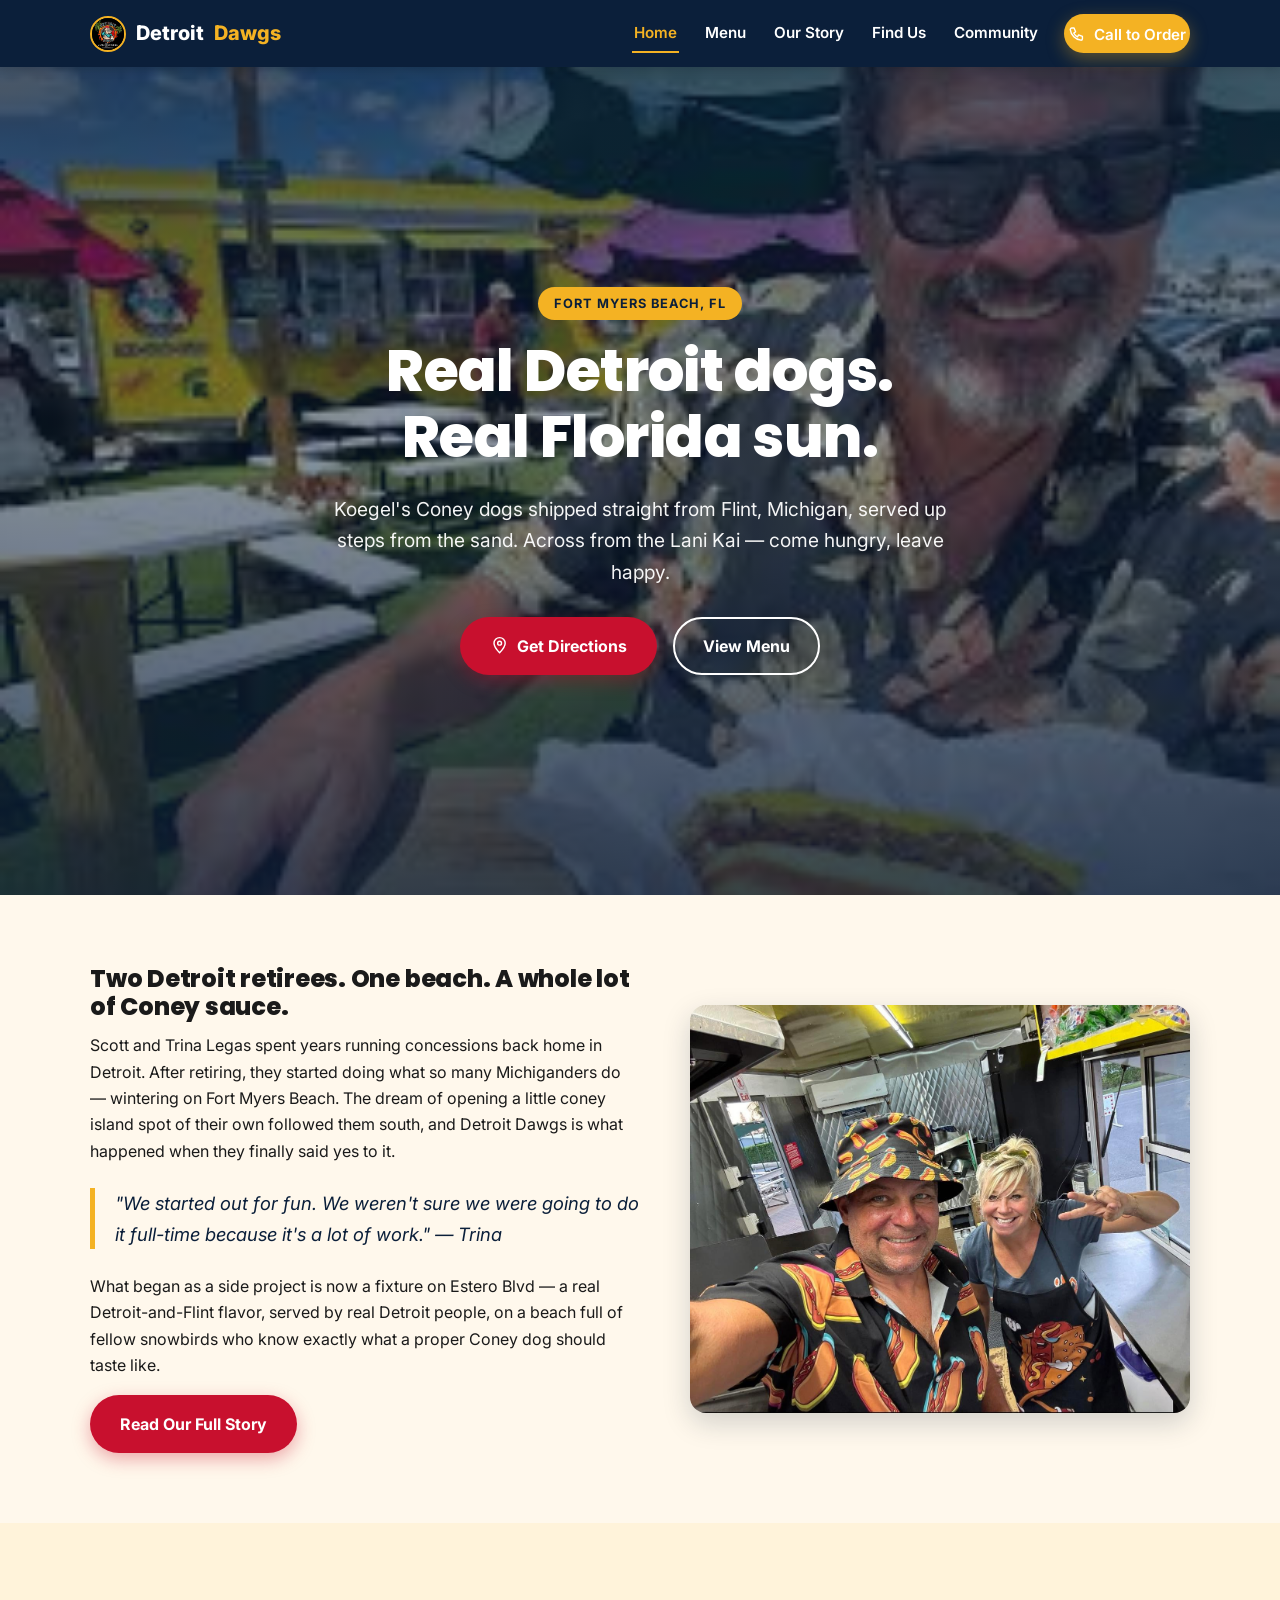
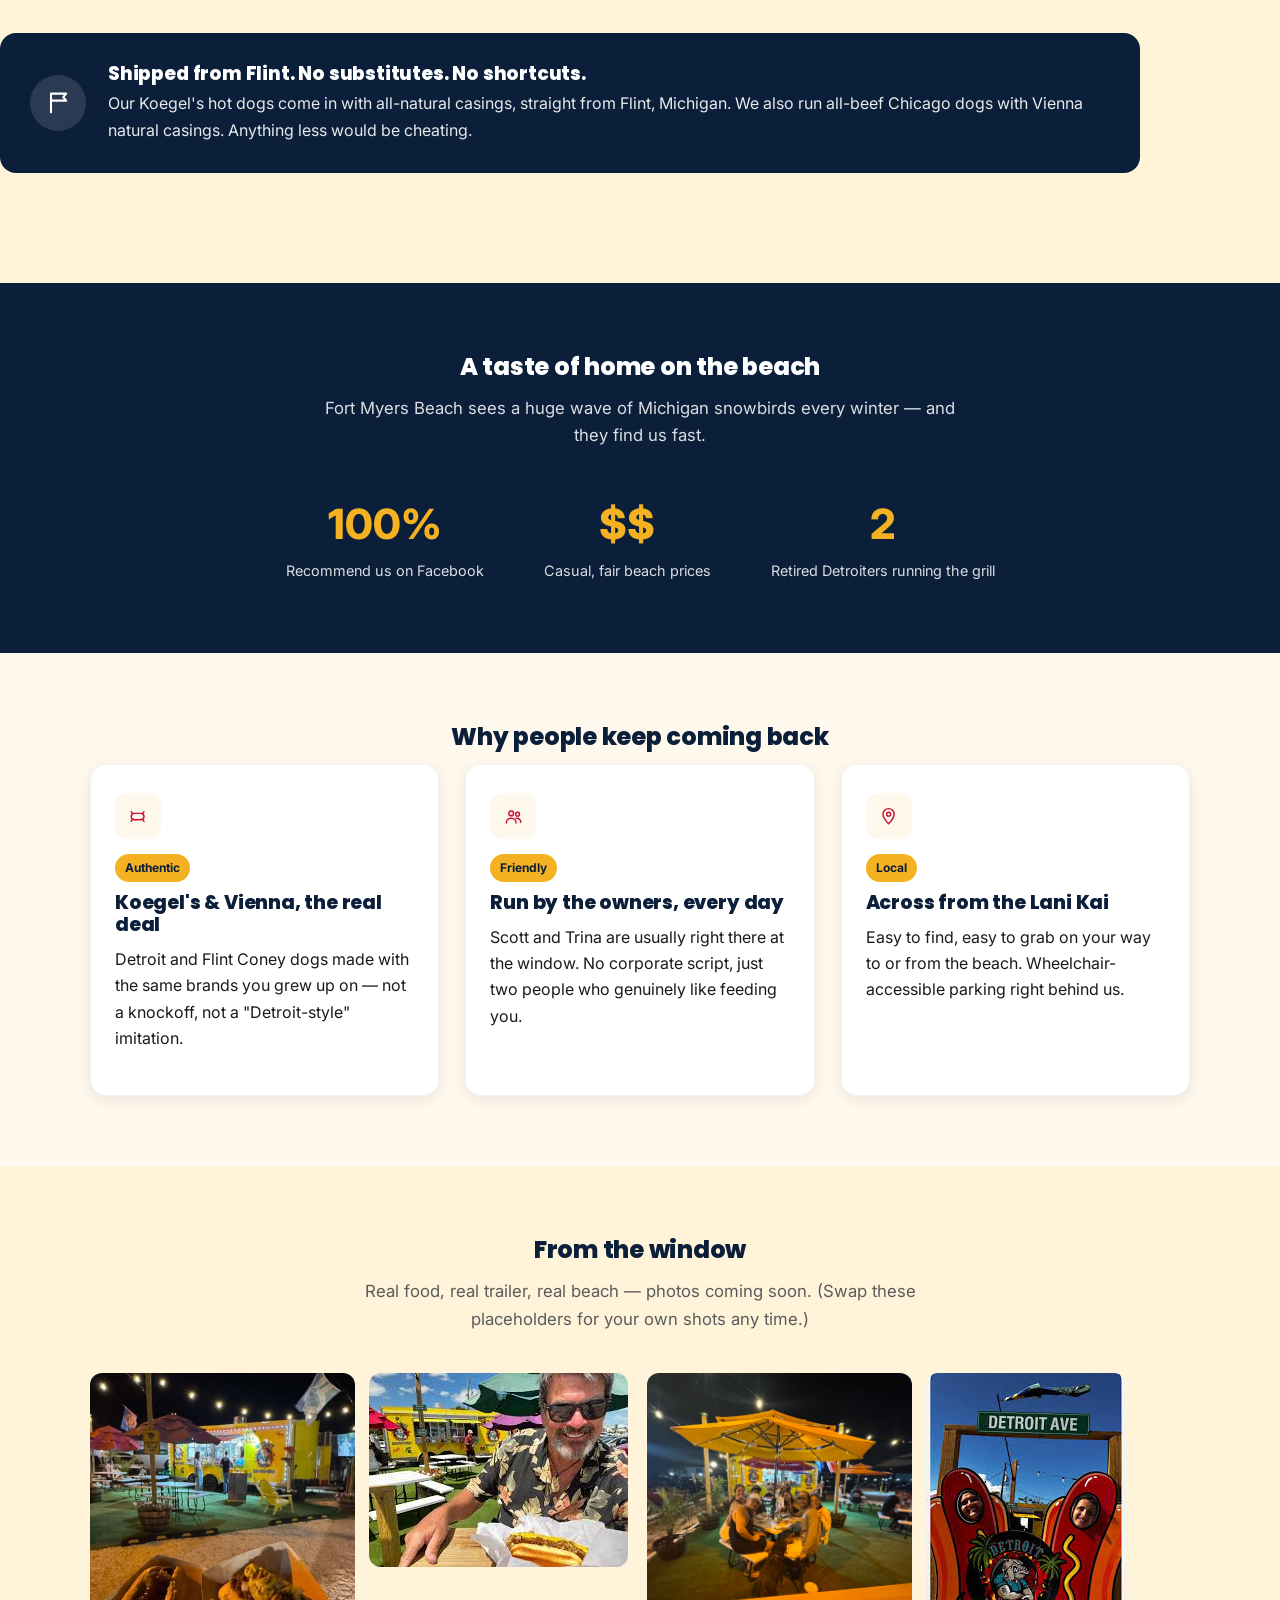
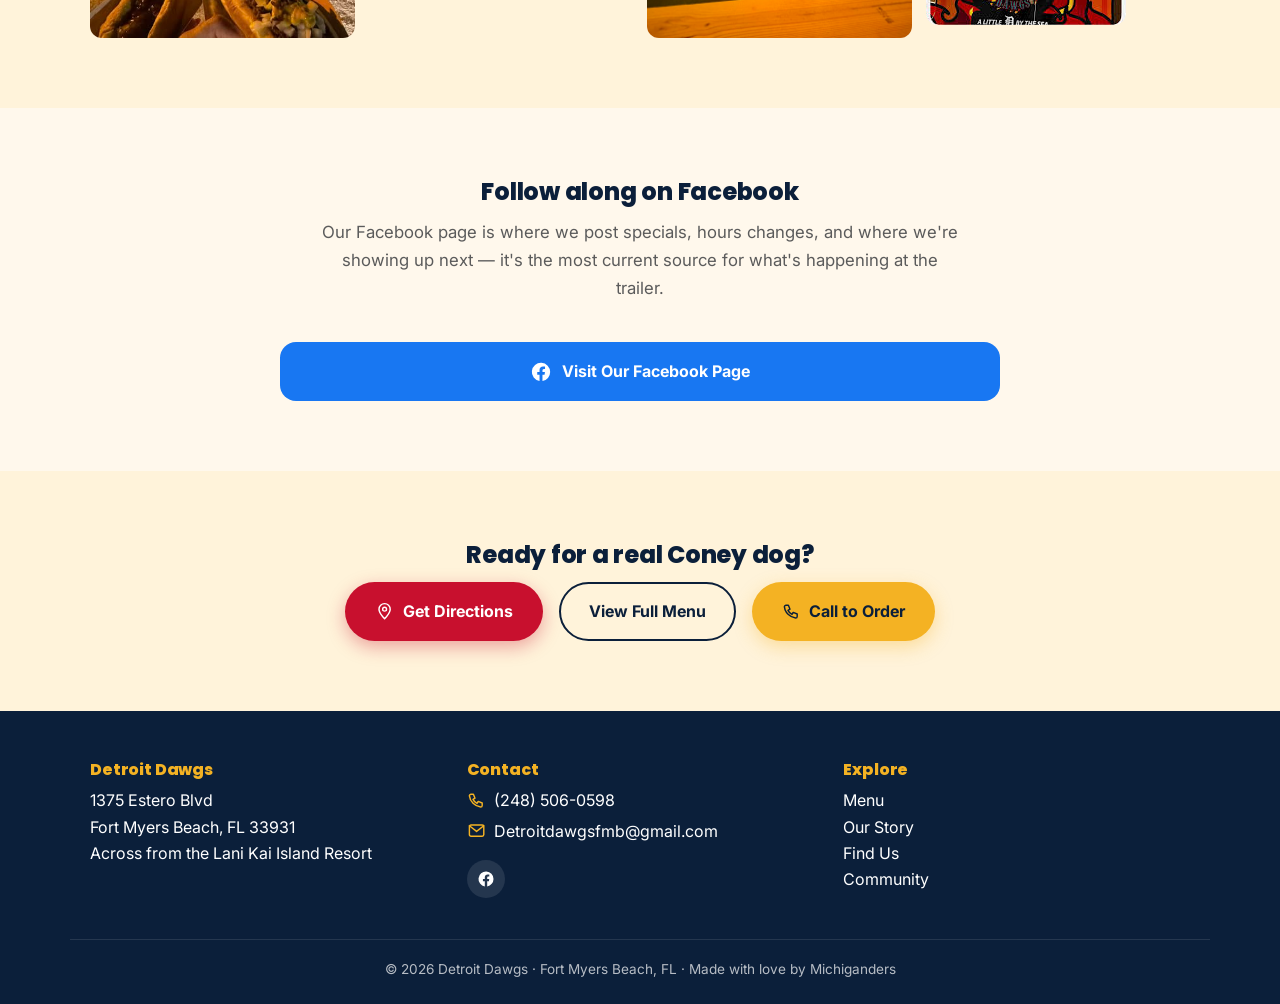
==== commit 7161cfbe: "Wire real photos into the site across all pages - Hero background: real daytime trailer photo (hero." ====
--- a/index.html
+++ b/index.html
@@ -10,7 +10,7 @@
 <meta property="og:title" content="Detroit Dawgs — Real Detroit Coney Dogs on Fort Myers Beach">
 <meta property="og:description" content="Authentic Koegel's Coney dogs shipped from Flint, Michigan, served steps from the sand on Fort Myers Beach.">
 <meta property="og:type" content="restaurant.menu">
-<meta property="og:image" content="https://detroitdawgsfmb.com/assets/img/hero-scene.svg">
+<meta property="og:image" content="https://detroitdawgsfmb.com/assets/img/logo.jpeg">
 <meta property="og:url" content="https://detroitdawgsfmb.com/">
 <link rel="stylesheet" href="assets/css/style.css">
 <link rel="preconnect" href="https://fonts.googleapis.com">
@@ -80,7 +80,7 @@
 <header class="site-header">
   <div class="header-inner">
     <a href="index.html" class="brand">
-      <span class="icon-badge"><svg class="icon" aria-hidden="true"><use href="#icon-dog"/></svg></span>
+      <img src="assets/img/logo.jpeg" alt="" aria-hidden="true" class="brand-logo">
       Detroit <span class="dot">Dawgs</span>
     </a>
     <button class="nav-toggle" aria-label="Toggle menu" aria-expanded="false" aria-controls="main-nav">
@@ -127,9 +127,8 @@
       <p>What began as a side project is now a fixture on Estero Blvd — a real Detroit-and-Flint flavor, served by real Detroit people, on a beach full of fellow snowbirds who know exactly what a proper Coney dog should taste like.</p>
       <a href="our-story.html" class="btn btn-red">Read Our Full Story</a>
     </div>
-    <div class="photo-placeholder">
-      <svg aria-hidden="true"><use href="#icon-camera"/></svg>
-      <span>Photo: Scott &amp; Trina at the Detroit Dawgs trailer</span>
+    <div>
+      <img src="assets/img/scott-trina.jpg" alt="Scott and Trina Legas smiling inside the Detroit Dawgs trailer kitchen" loading="lazy" style="border-radius:16px; box-shadow:0 10px 28px rgba(11,31,58,0.18);">
     </div>
   </div>
 </section>
@@ -198,10 +197,10 @@
     <h2 class="section-title">From the window</h2>
     <p class="section-sub">Real food, real trailer, real beach — photos coming soon. (Swap these placeholders for your own shots any time.)</p>
     <div class="gallery-grid">
-      <div class="photo-placeholder"><svg aria-hidden="true"><use href="#icon-camera"/></svg><span>Detroit Coney dog</span></div>
-      <div class="photo-placeholder"><svg aria-hidden="true"><use href="#icon-camera"/></svg><span>Chicago dog, dragged through the garden</span></div>
-      <div class="photo-placeholder"><svg aria-hidden="true"><use href="#icon-camera"/></svg><span>The trailer on Estero Blvd</span></div>
-      <div class="photo-placeholder"><svg aria-hidden="true"><use href="#icon-camera"/></svg><span>Scott &amp; Trina at the window</span></div>
+      <img src="assets/img/trailer-night.jpg" alt="Two Coney dogs in the foreground with the Detroit Dawgs trailer lit up at night behind them" loading="lazy">
+      <img src="assets/img/hero.jpeg" alt="A happy customer eating a Coney dog in front of the Detroit Dawgs yellow trailer on a sunny day" loading="lazy">
+      <img src="assets/img/customers.jpg" alt="A group of customers enjoying food at outdoor picnic tables under yellow umbrellas at the Detroit Dawgs trailer at night" loading="lazy">
+      <img src="assets/img/scott-trina-prop.jpeg" alt="Scott and Trina posing in a Detroit Ave photo booth cutout at Detroit Dawgs" loading="lazy">
     </div>
   </div>
 </section>
--- a/assets/css/style.css
+++ b/assets/css/style.css
@@ -140,6 +140,15 @@
 }
 .brand .icon-badge svg { width: 20px; height: 20px; }
 
+.brand-logo {
+  width: 36px;
+  height: 36px;
+  border-radius: 50%;
+  object-fit: cover;
+  flex-shrink: 0;
+  border: 2px solid var(--mustard);
+}
+
 .brand .dot { color: var(--mustard); }
 
 .main-nav {
@@ -250,8 +259,8 @@
   min-height: 92dvh;
   display: flex;
   align-items: center;
-  background: linear-gradient(180deg, rgba(11,31,58,0.78), rgba(11,31,58,0.55) 45%, rgba(11,31,58,0.88)),
-              url('../img/hero-scene.svg') center/cover no-repeat;
+  background: linear-gradient(180deg, rgba(11,31,58,0.72), rgba(11,31,58,0.48) 45%, rgba(11,31,58,0.82)),
+              url('../img/hero.jpeg') center/cover no-repeat;
   color: #fff;
   text-align: center;
 }
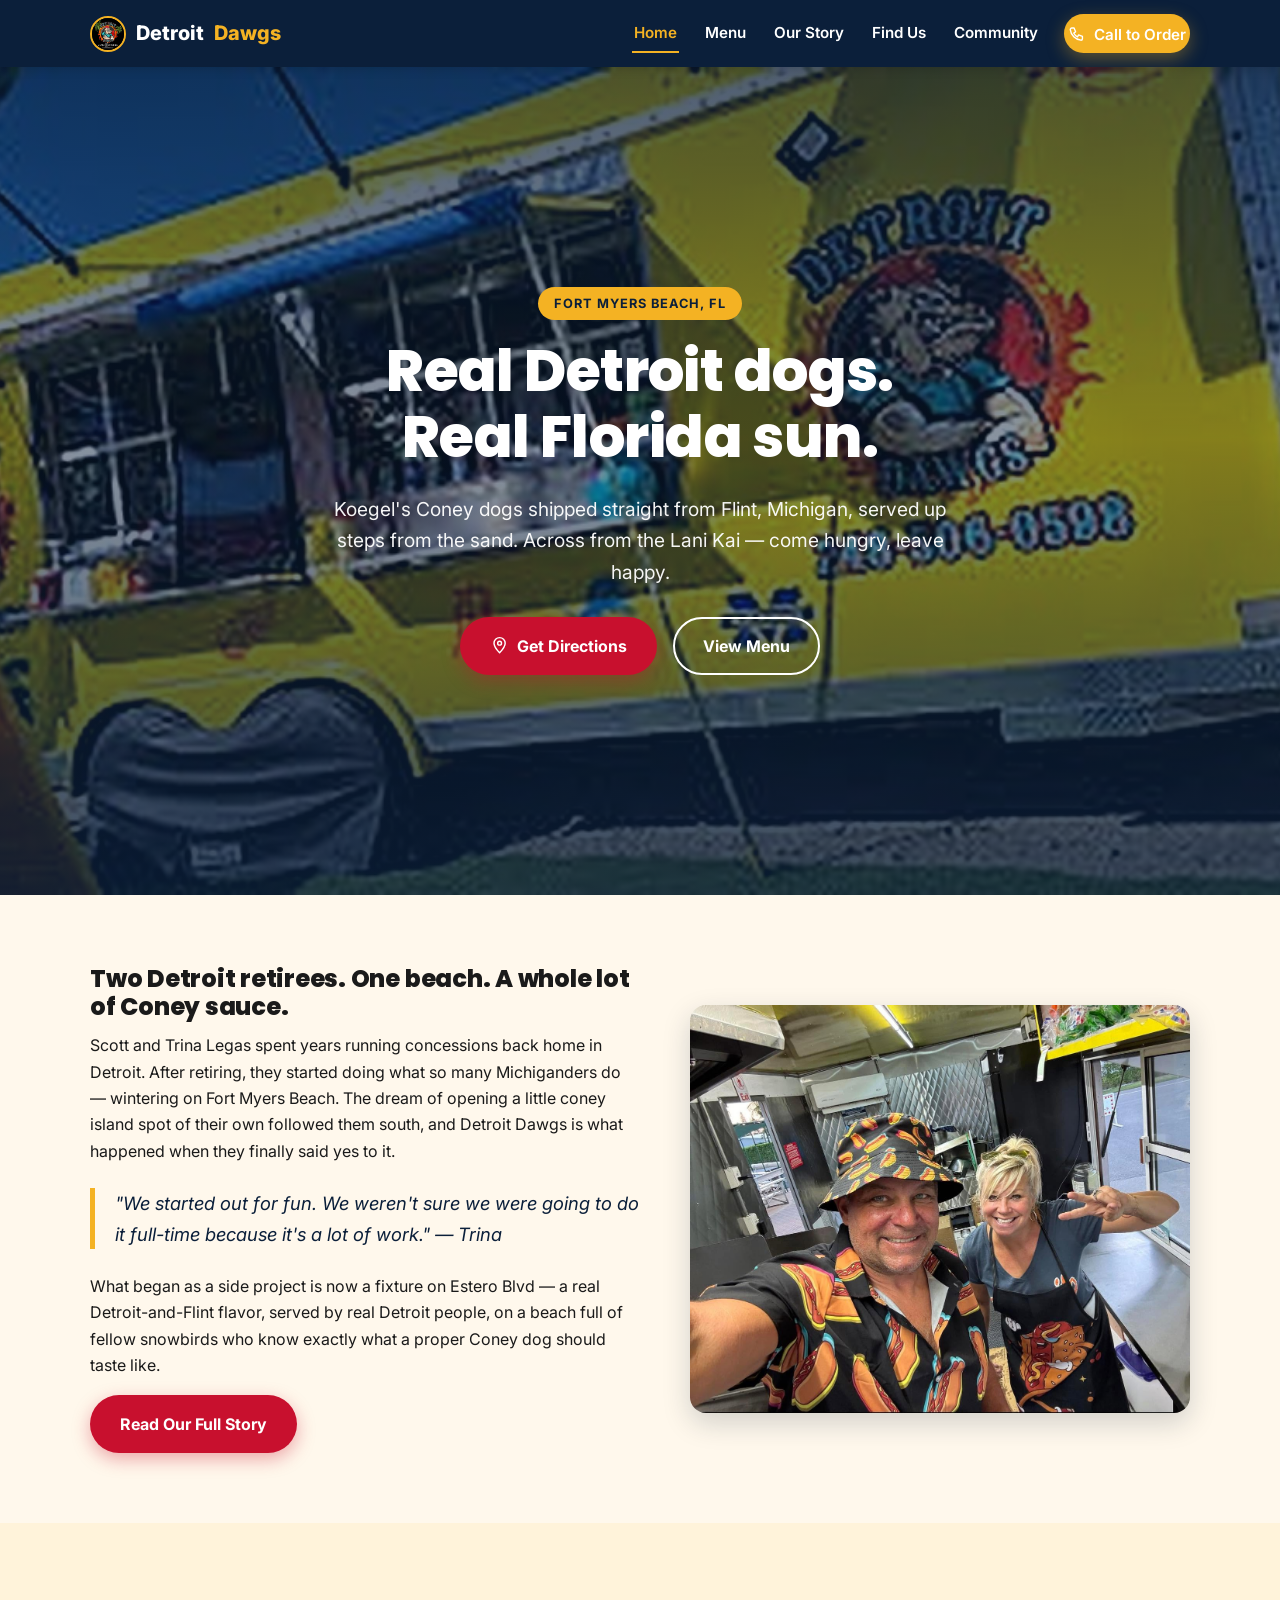
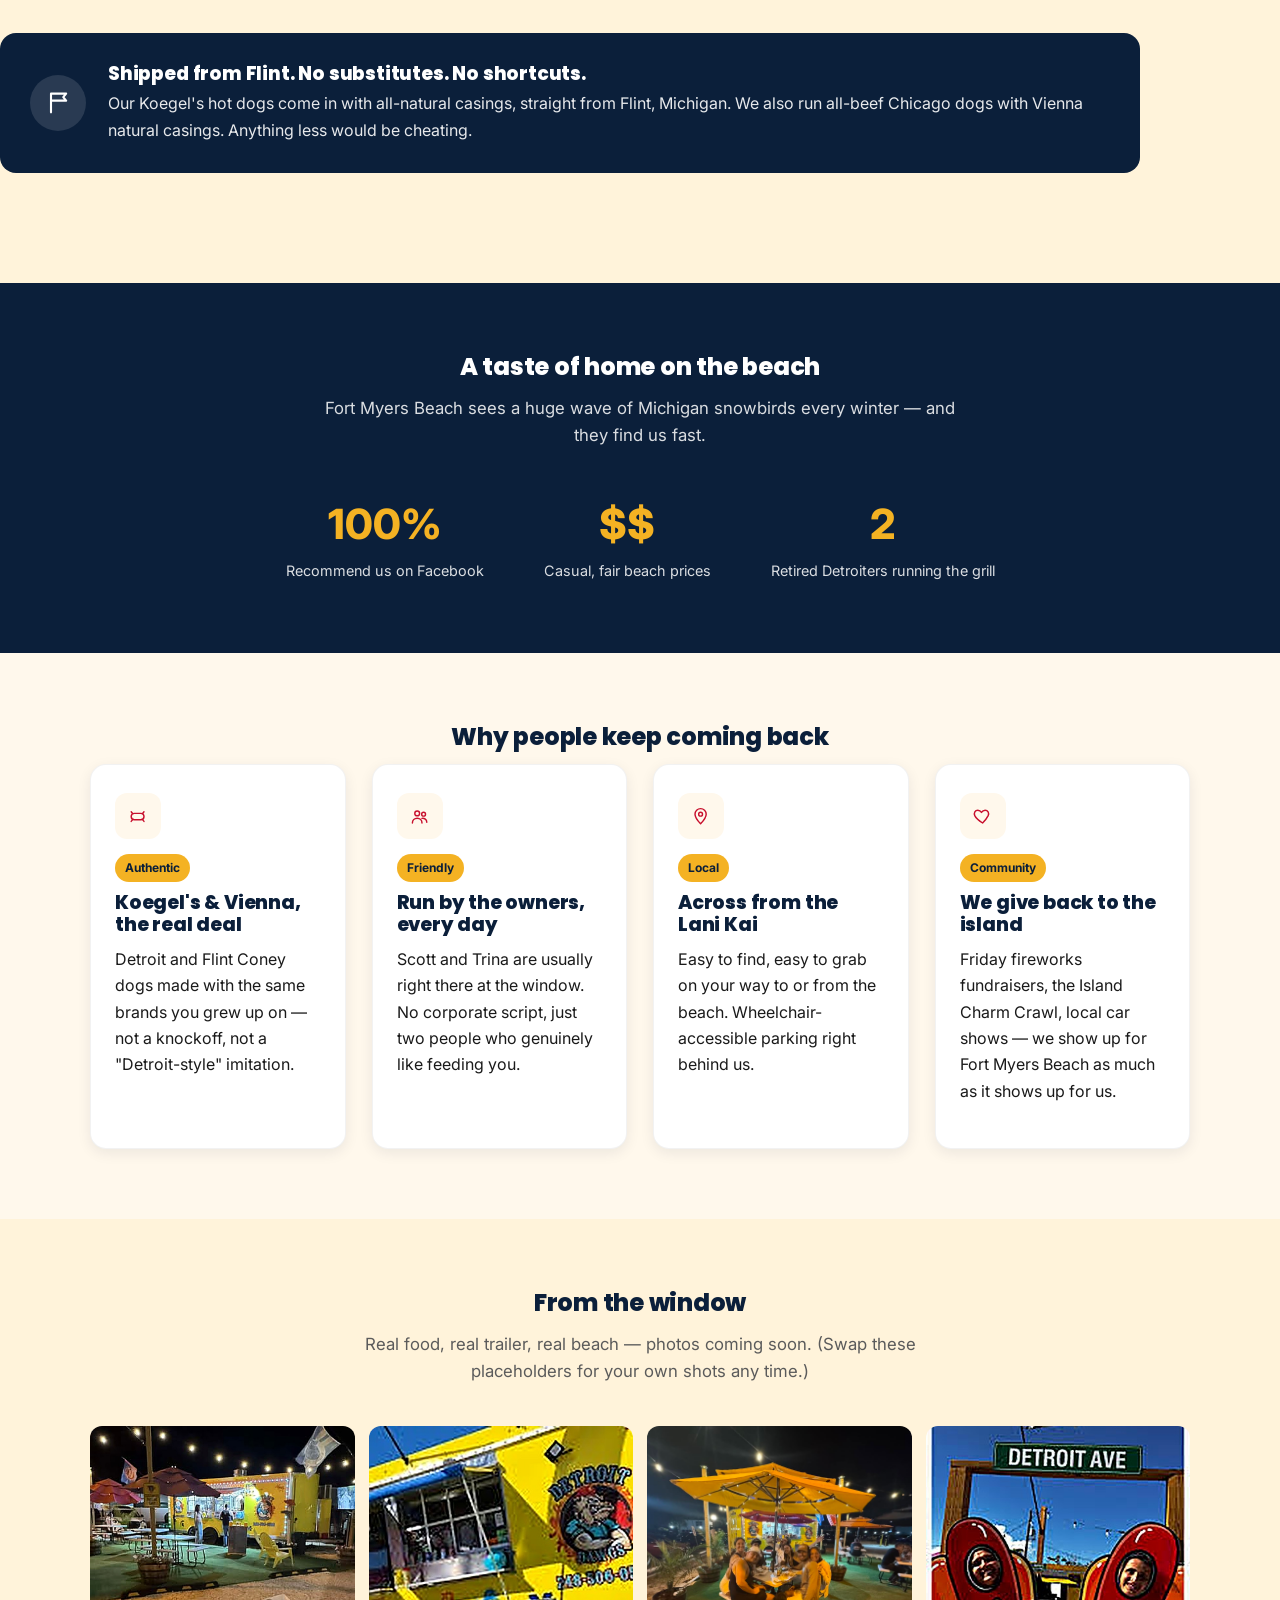
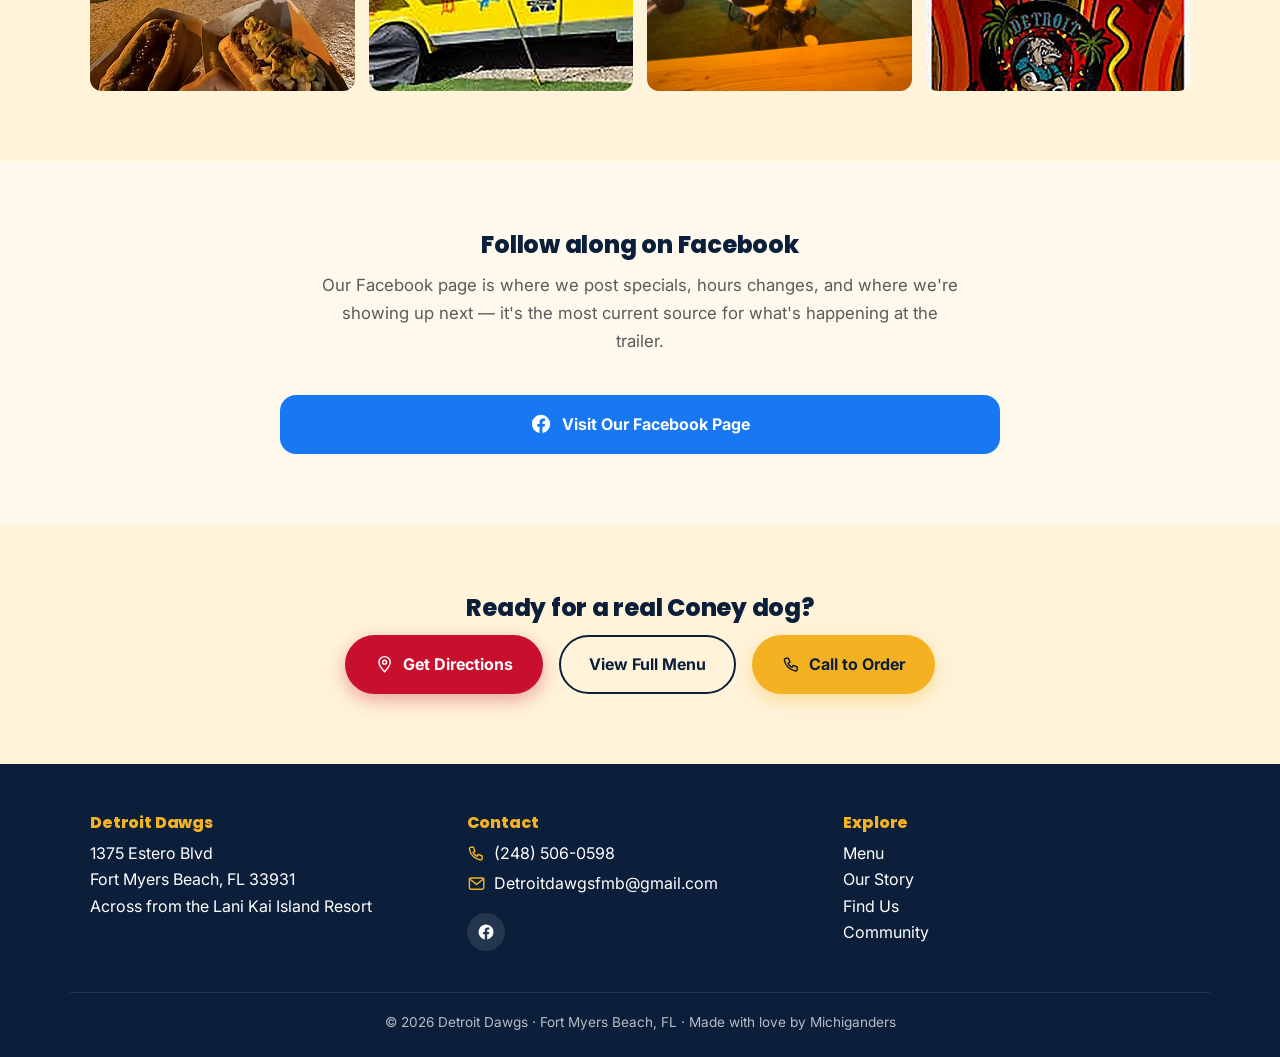
==== commit 7d6cefe0: "Add fourth 'why people come back' card for community involvement Adds a Community-themed card to the" ====
--- a/index.html
+++ b/index.html
@@ -73,6 +73,7 @@
   <symbol id="icon-menu" viewBox="0 0 24 24" fill="none" stroke="currentColor" stroke-width="2" stroke-linecap="round"><path d="M4 7h16M4 12h16M4 17h16"/></symbol>
   <symbol id="icon-home" viewBox="0 0 24 24" fill="none" stroke="currentColor" stroke-width="1.8" stroke-linecap="round" stroke-linejoin="round"><path d="M4 11.5 12 4l8 7.5"/><path d="M6 10v9a1 1 0 0 0 1 1h10a1 1 0 0 0 1-1v-9"/></symbol>
   <symbol id="icon-users" viewBox="0 0 24 24" fill="none" stroke="currentColor" stroke-width="1.8" stroke-linecap="round" stroke-linejoin="round"><circle cx="9" cy="8" r="3"/><path d="M3 20a6 6 0 0 1 12 0"/><circle cx="17" cy="9" r="2.4"/><path d="M15 14.2A5 5 0 0 1 21 19"/></symbol>
+  <symbol id="icon-heart" viewBox="0 0 24 24" fill="none" stroke="currentColor" stroke-width="1.8" stroke-linecap="round" stroke-linejoin="round"><path d="M12 20s-7.5-4.6-9.8-9.2C.8 7.4 2.6 4 6 4c2 0 3.6 1.2 4.6 2.8C11.6 5.2 13.2 4 15.2 4c3.4 0 5.2 3.4 3.8 6.8C16.7 15.4 12 20 12 20Z"/></symbol>
 </svg>
 
 <a href="#main" class="skip-link">Skip to main content</a>
@@ -188,6 +189,12 @@
         <h3>Across from the Lani Kai</h3>
         <p>Easy to find, easy to grab on your way to or from the beach. Wheelchair-accessible parking right behind us.</p>
       </div>
+      <div class="card">
+        <div class="card-icon"><svg class="icon" aria-hidden="true"><use href="#icon-heart"/></svg></div>
+        <span class="badge">Community</span>
+        <h3>We give back to the island</h3>
+        <p>Friday fireworks fundraisers, the Island Charm Crawl, local car shows — we show up for Fort Myers Beach as much as it shows up for us.</p>
+      </div>
     </div>
   </div>
 </section>
--- a/assets/css/style.css
+++ b/assets/css/style.css
@@ -379,7 +379,7 @@
 /* ===== Cards ===== */
 .card-grid {
   display: grid;
-  grid-template-columns: repeat(3, 1fr);
+  grid-template-columns: repeat(4, 1fr);
   gap: 26px;
 }
 
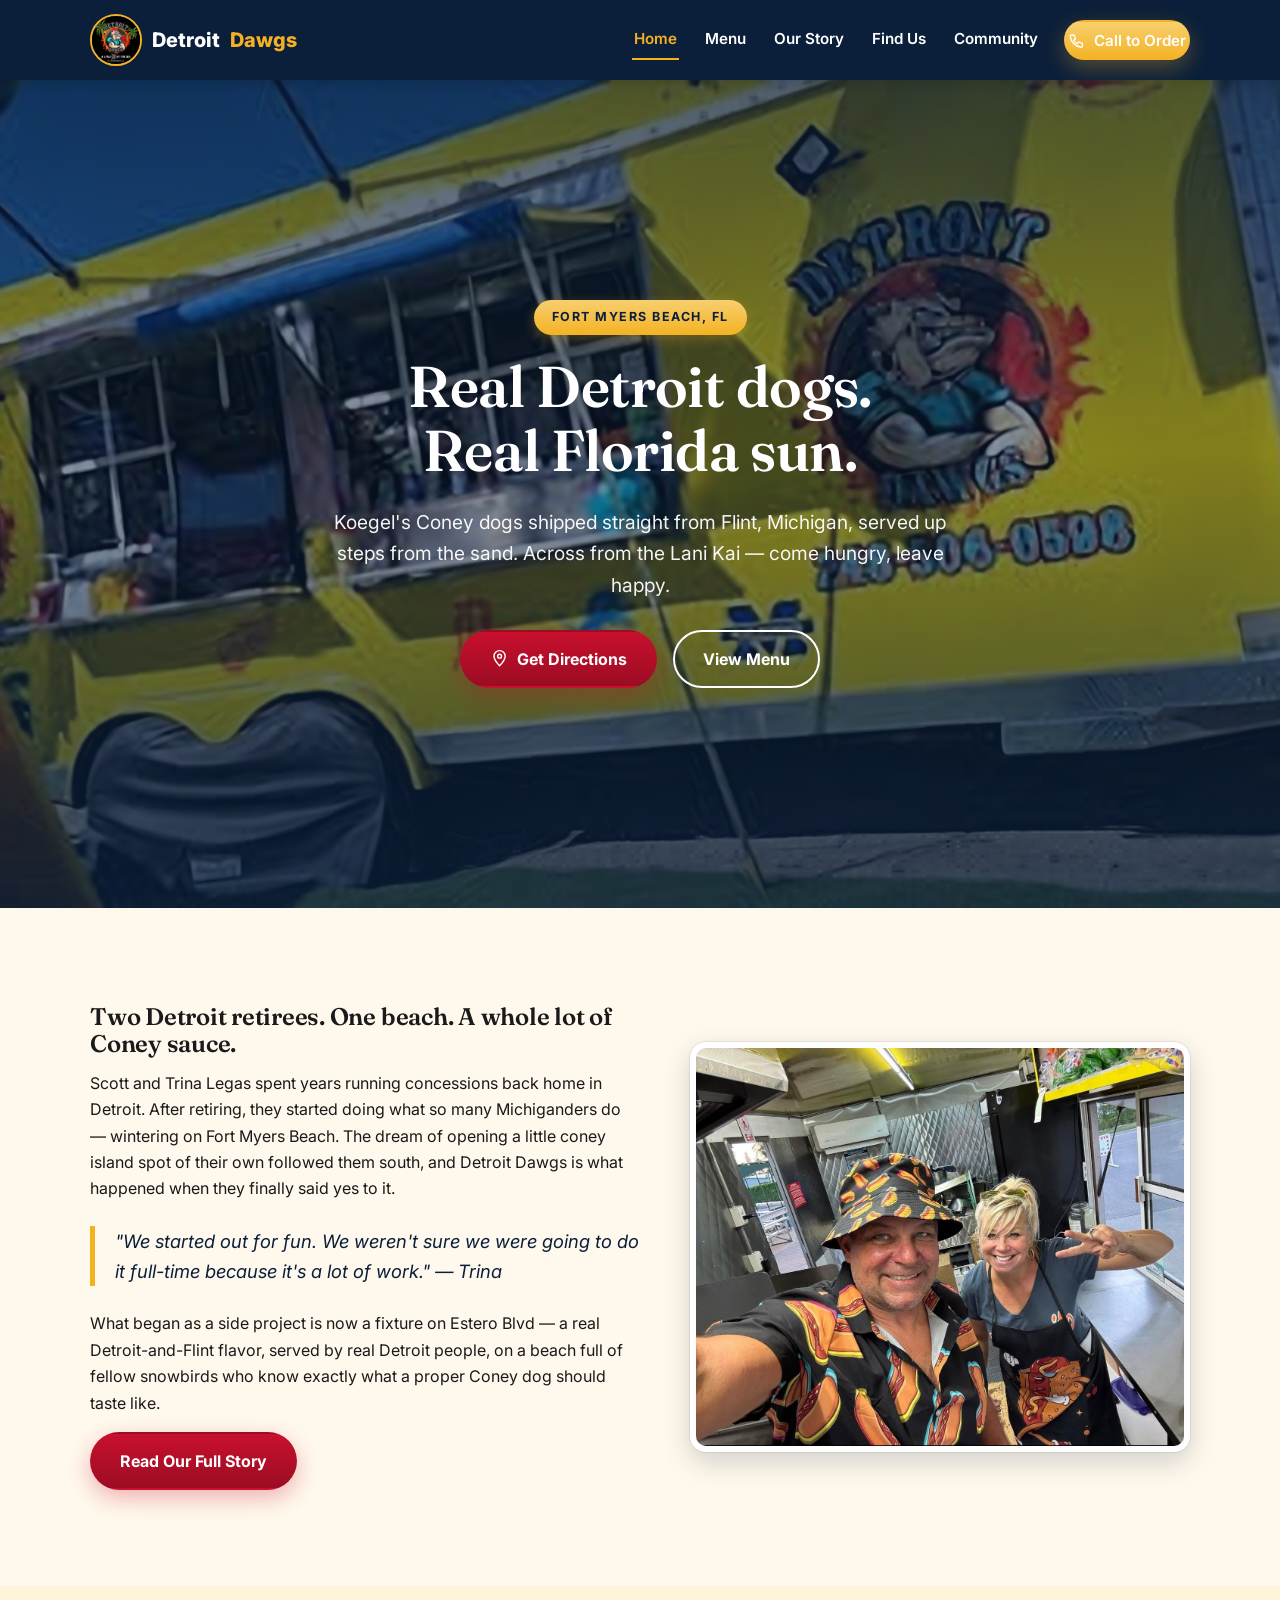
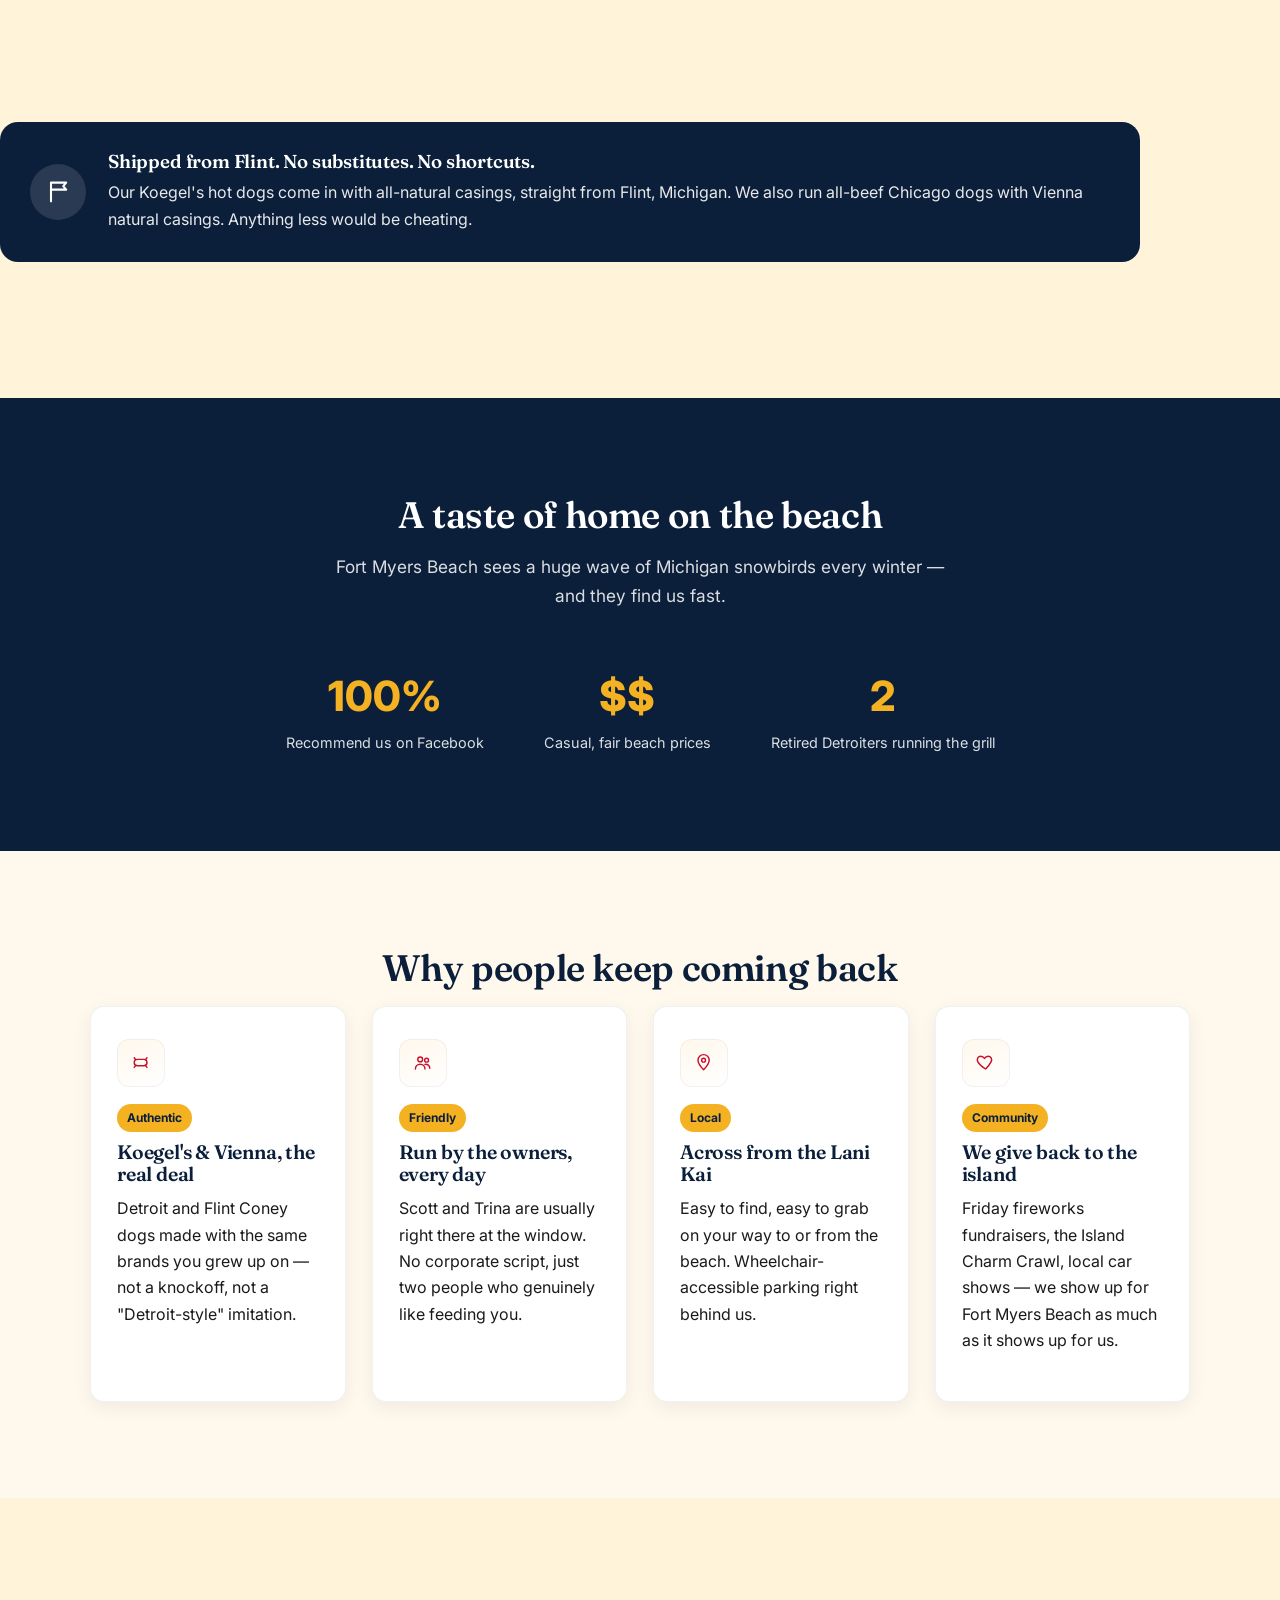
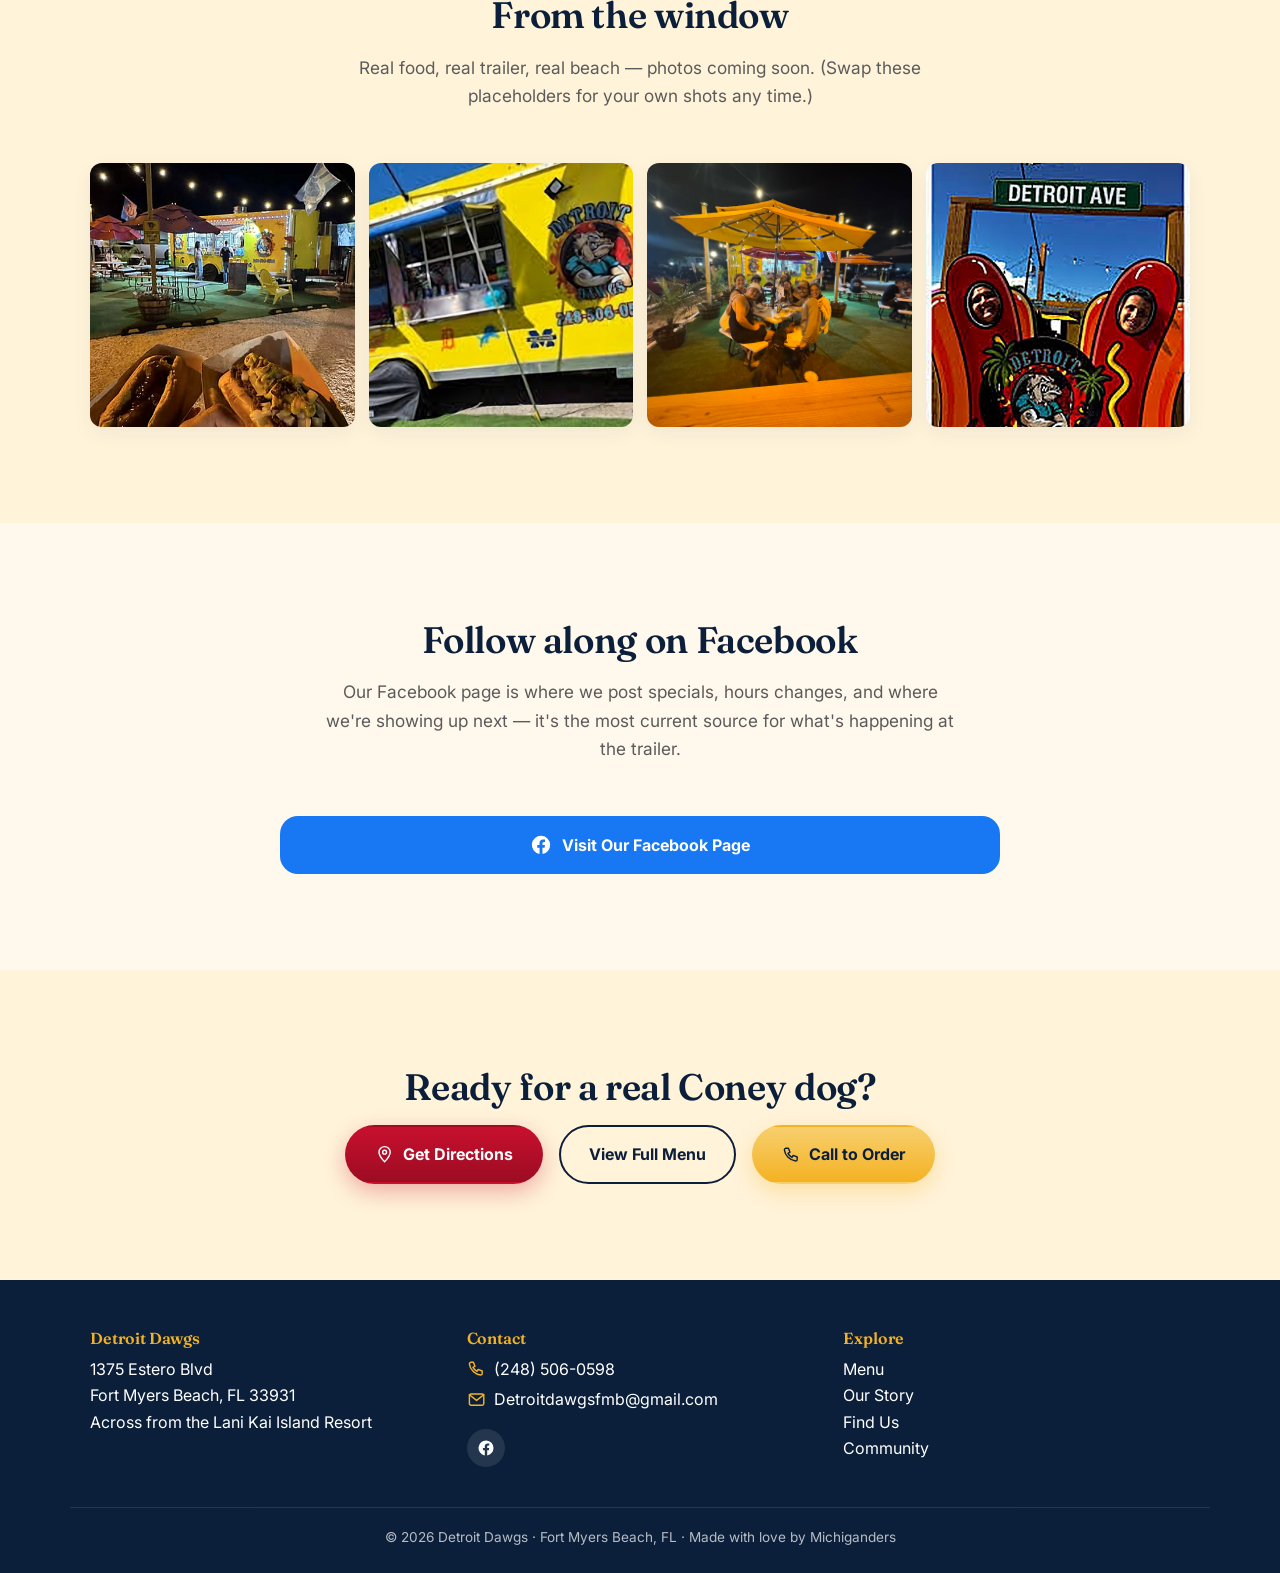
==== commit bfb56c42: "Polish visual design for a more upscale feel Swap Poppins for Fraunces (serif) on all headings, incr" ====
--- a/index.html
+++ b/index.html
@@ -15,7 +15,7 @@
 <link rel="stylesheet" href="assets/css/style.css">
 <link rel="preconnect" href="https://fonts.googleapis.com">
 <link rel="preconnect" href="https://fonts.gstatic.com" crossorigin>
-<link href="https://fonts.googleapis.com/css2?family=Inter:wght@400;500;600;700&family=Poppins:wght@700;800&display=swap" rel="stylesheet">
+<link href="https://fonts.googleapis.com/css2?family=Inter:wght@400;500;600;700&family=Fraunces:opsz,wght@9..144,500;9..144,600;9..144,700&display=swap" rel="stylesheet">
 <script type="application/ld+json">
 {
   "@context": "https://schema.org",
--- a/assets/css/style.css
+++ b/assets/css/style.css
@@ -7,15 +7,16 @@
   --cream: #fff8ec;
   --mustard: #f4b223;
   --mustard-dark: #cf9416;
+  --mustard-soft: #f7cf6e;
   --teal: #0e7c86;
   --ink: #1a1a1a;
   --gray: #5b5b5b;
   --gray-light: #8a8a8a;
   --max: 1140px;
-  --radius: 16px;
-  --shadow-sm: 0 4px 14px rgba(11,31,58,0.08);
-  --shadow-md: 0 10px 28px rgba(11,31,58,0.12);
-  --shadow-lg: 0 18px 40px rgba(11,31,58,0.18);
+  --radius: 18px;
+  --shadow-sm: 0 6px 20px rgba(11,31,58,0.06);
+  --shadow-md: 0 16px 40px rgba(11,31,58,0.10);
+  --shadow-lg: 0 30px 64px rgba(11,31,58,0.16);
   --ease: cubic-bezier(.25,.8,.35,1);
 }
 
@@ -38,10 +39,11 @@
 }
 
 h1, h2, h3, h4 {
-  font-family: 'Poppins', sans-serif;
-  font-weight: 800;
+  font-family: 'Fraunces', serif;
+  font-weight: 600;
+  font-optical-sizing: auto;
   margin: 0 0 0.5em;
-  line-height: 1.15;
+  line-height: 1.12;
   letter-spacing: -0.01em;
 }
 
@@ -141,8 +143,8 @@
 .brand .icon-badge svg { width: 20px; height: 20px; }
 
 .brand-logo {
-  width: 36px;
-  height: 36px;
+  width: 52px;
+  height: 52px;
   border-radius: 50%;
   object-fit: cover;
   flex-shrink: 0;
@@ -223,11 +225,11 @@
 .btn:active { transform: translateY(0); }
 
 .btn-red {
-  background: var(--red);
-  color: #fff;
-  box-shadow: 0 6px 18px rgba(200,16,46,0.35);
-}
-.btn-red:hover { background: var(--red-dark); }
+  background: linear-gradient(180deg, var(--red), var(--red-dark));
+  color: #fff;
+  box-shadow: 0 8px 22px rgba(200,16,46,0.3);
+}
+.btn-red:hover { box-shadow: 0 12px 28px rgba(200,16,46,0.4); }
 
 .btn-outline {
   background: transparent;
@@ -244,11 +246,11 @@
 .btn-outline-navy:hover { background: rgba(11,31,58,0.06); }
 
 .btn-mustard {
-  background: var(--mustard);
-  color: var(--navy);
-  box-shadow: 0 6px 18px rgba(244,178,35,0.35);
-}
-.btn-mustard:hover { background: var(--mustard-dark); }
+  background: linear-gradient(180deg, var(--mustard-soft), var(--mustard));
+  color: var(--navy);
+  box-shadow: 0 8px 22px rgba(244,178,35,0.3);
+}
+.btn-mustard:hover { box-shadow: 0 12px 28px rgba(244,178,35,0.4); }
 
 .btn-row { display: flex; gap: 16px; flex-wrap: wrap; }
 .btn-row.center { justify-content: center; }
@@ -271,15 +273,16 @@
 
 .kicker {
   display: inline-block;
-  background: var(--mustard);
+  background: linear-gradient(180deg, var(--mustard-soft), var(--mustard));
   color: var(--navy);
   font-weight: 700;
-  font-size: 0.8rem;
-  letter-spacing: 1px;
+  font-size: 0.78rem;
+  letter-spacing: 1.5px;
   text-transform: uppercase;
-  padding: 6px 16px;
+  padding: 7px 18px;
   border-radius: 50px;
-  margin-bottom: 18px;
+  margin-bottom: 20px;
+  box-shadow: 0 4px 14px rgba(244,178,35,0.3);
 }
 
 .hero h1 {
@@ -302,22 +305,23 @@
 }
 
 /* ===== Sections ===== */
-section { padding: 70px 0; }
-
-.section-tight { padding: 50px 0; }
+section { padding: 96px 0; }
+
+.section-tight { padding: 64px 0; }
 
 .section-title {
   text-align: center;
-  margin-bottom: 14px;
-  color: var(--navy);
+  margin-bottom: 18px;
+  color: var(--navy);
+  font-size: clamp(1.7rem, 3.4vw, 2.3rem);
 }
 
 .section-sub {
   text-align: center;
   color: var(--gray);
   max-width: 640px;
-  margin: 0 auto 40px;
-  font-size: 1.05rem;
+  margin: 0 auto 52px;
+  font-size: 1.08rem;
 }
 
 .bg-navy { background: var(--navy); color: #fff; }
@@ -340,7 +344,12 @@
   .origin { grid-template-columns: 1fr; }
 }
 
-.origin img, .origin .photo-placeholder { border-radius: var(--radius); box-shadow: var(--shadow-md); }
+.origin img, .origin .photo-placeholder {
+  border-radius: var(--radius);
+  box-shadow: var(--shadow-lg);
+  border: 6px solid #fff;
+  outline: 1px solid rgba(11,31,58,0.08);
+}
 
 .quote-block {
   border-left: 5px solid var(--mustard);
@@ -392,27 +401,32 @@
 
 .card {
   background: #fff;
-  border-radius: var(--radius);
-  padding: 28px 24px;
+  border-radius: 14px;
+  padding: 32px 26px;
   box-shadow: var(--shadow-sm);
-  border: 1px solid rgba(0,0,0,0.05);
-  transition: transform .25s var(--ease), box-shadow .25s var(--ease);
-}
-.card:hover { transform: translateY(-4px); box-shadow: var(--shadow-md); }
+  border: 1px solid rgba(11,31,58,0.06);
+  transition: transform .3s var(--ease), box-shadow .3s var(--ease), border-color .3s var(--ease);
+}
+.card:hover {
+  transform: translateY(-6px);
+  box-shadow: var(--shadow-lg);
+  border-color: rgba(244,178,35,0.4);
+}
 
 .card-icon {
-  width: 46px;
-  height: 46px;
+  width: 48px;
+  height: 48px;
   display: flex;
   align-items: center;
   justify-content: center;
-  background: var(--cream);
+  background: linear-gradient(160deg, var(--cream), #fff);
   color: var(--red);
   border-radius: 12px;
-  margin-bottom: 14px;
-}
-
-.card h3 { color: var(--navy); font-size: 1.2rem; }
+  margin-bottom: 16px;
+  box-shadow: inset 0 0 0 1px rgba(11,31,58,0.05);
+}
+
+.card h3 { color: var(--navy); font-size: 1.22rem; }
 
 .card .badge {
   display: inline-block;
@@ -529,20 +543,31 @@
   border-radius: 12px;
   aspect-ratio: 1/1;
   object-fit: cover;
+  box-shadow: var(--shadow-sm);
+  transition: transform .3s var(--ease), box-shadow .3s var(--ease);
+}
+.gallery-grid img:hover {
+  transform: translateY(-4px) scale(1.02);
+  box-shadow: var(--shadow-md);
 }
 
 /* ===== Community ===== */
 .event-card {
   display: flex;
-  gap: 18px;
+  gap: 20px;
   background: #fff;
-  border-radius: var(--radius);
-  padding: 24px;
+  border-radius: 14px;
+  padding: 26px;
   box-shadow: var(--shadow-sm);
+  border: 1px solid rgba(11,31,58,0.06);
   margin-bottom: 22px;
-  transition: transform .25s var(--ease), box-shadow .25s var(--ease);
-}
-.event-card:hover { transform: translateY(-3px); box-shadow: var(--shadow-md); }
+  transition: transform .3s var(--ease), box-shadow .3s var(--ease), border-color .3s var(--ease);
+}
+.event-card:hover {
+  transform: translateY(-4px);
+  box-shadow: var(--shadow-lg);
+  border-color: rgba(244,178,35,0.4);
+}
 .event-icon {
   width: 52px;
   height: 52px;
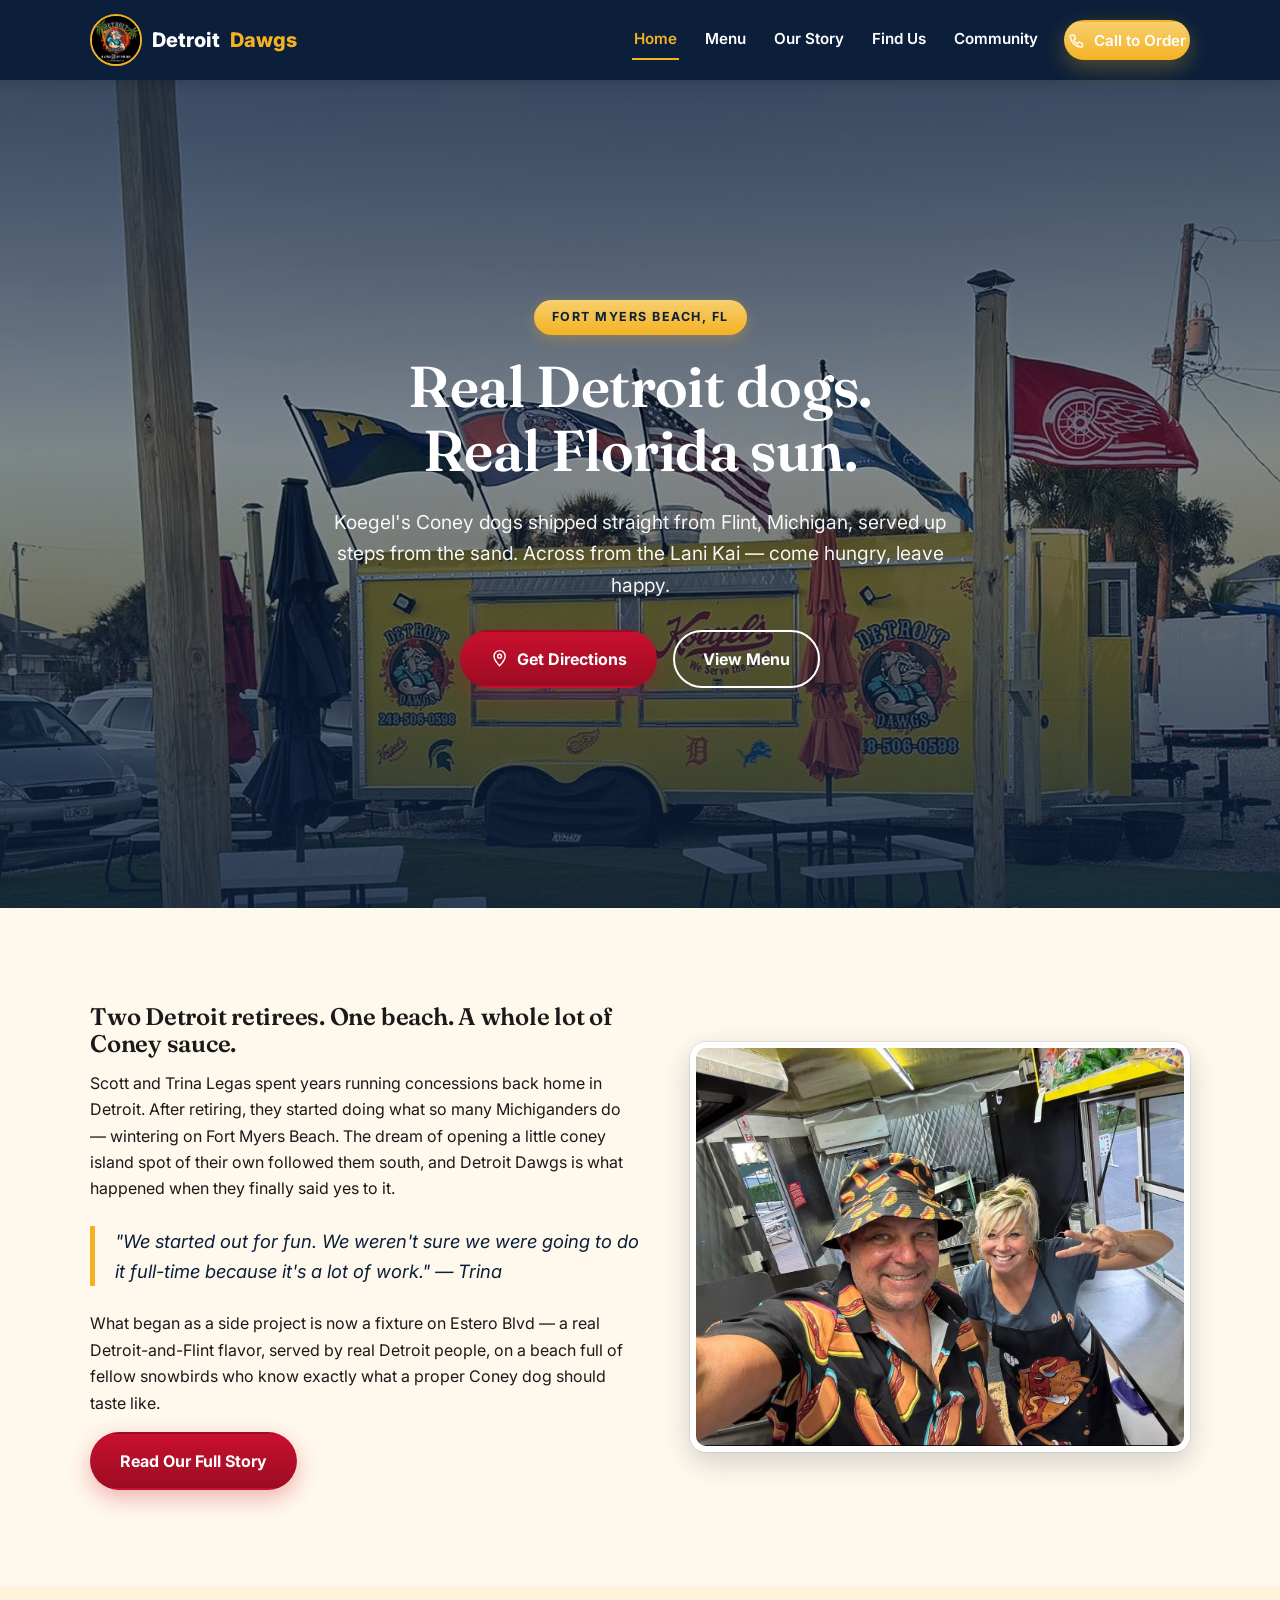
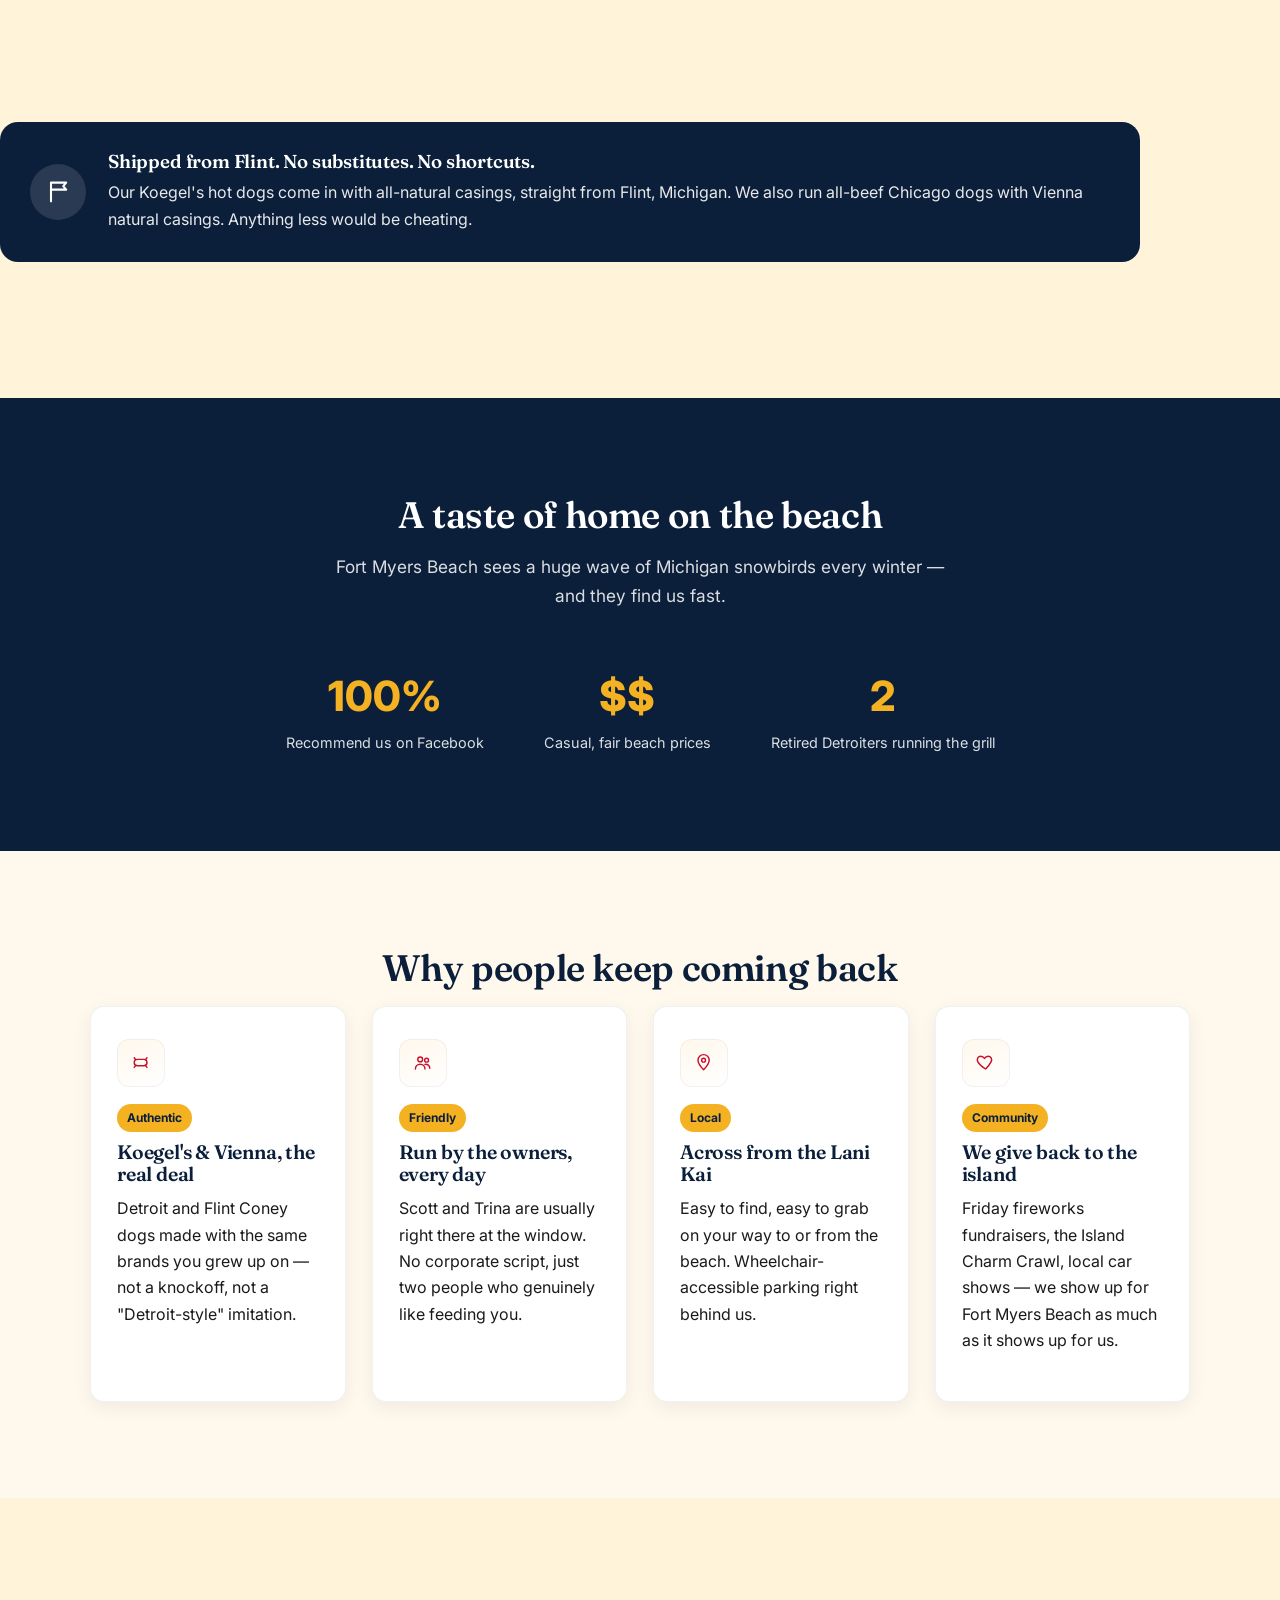
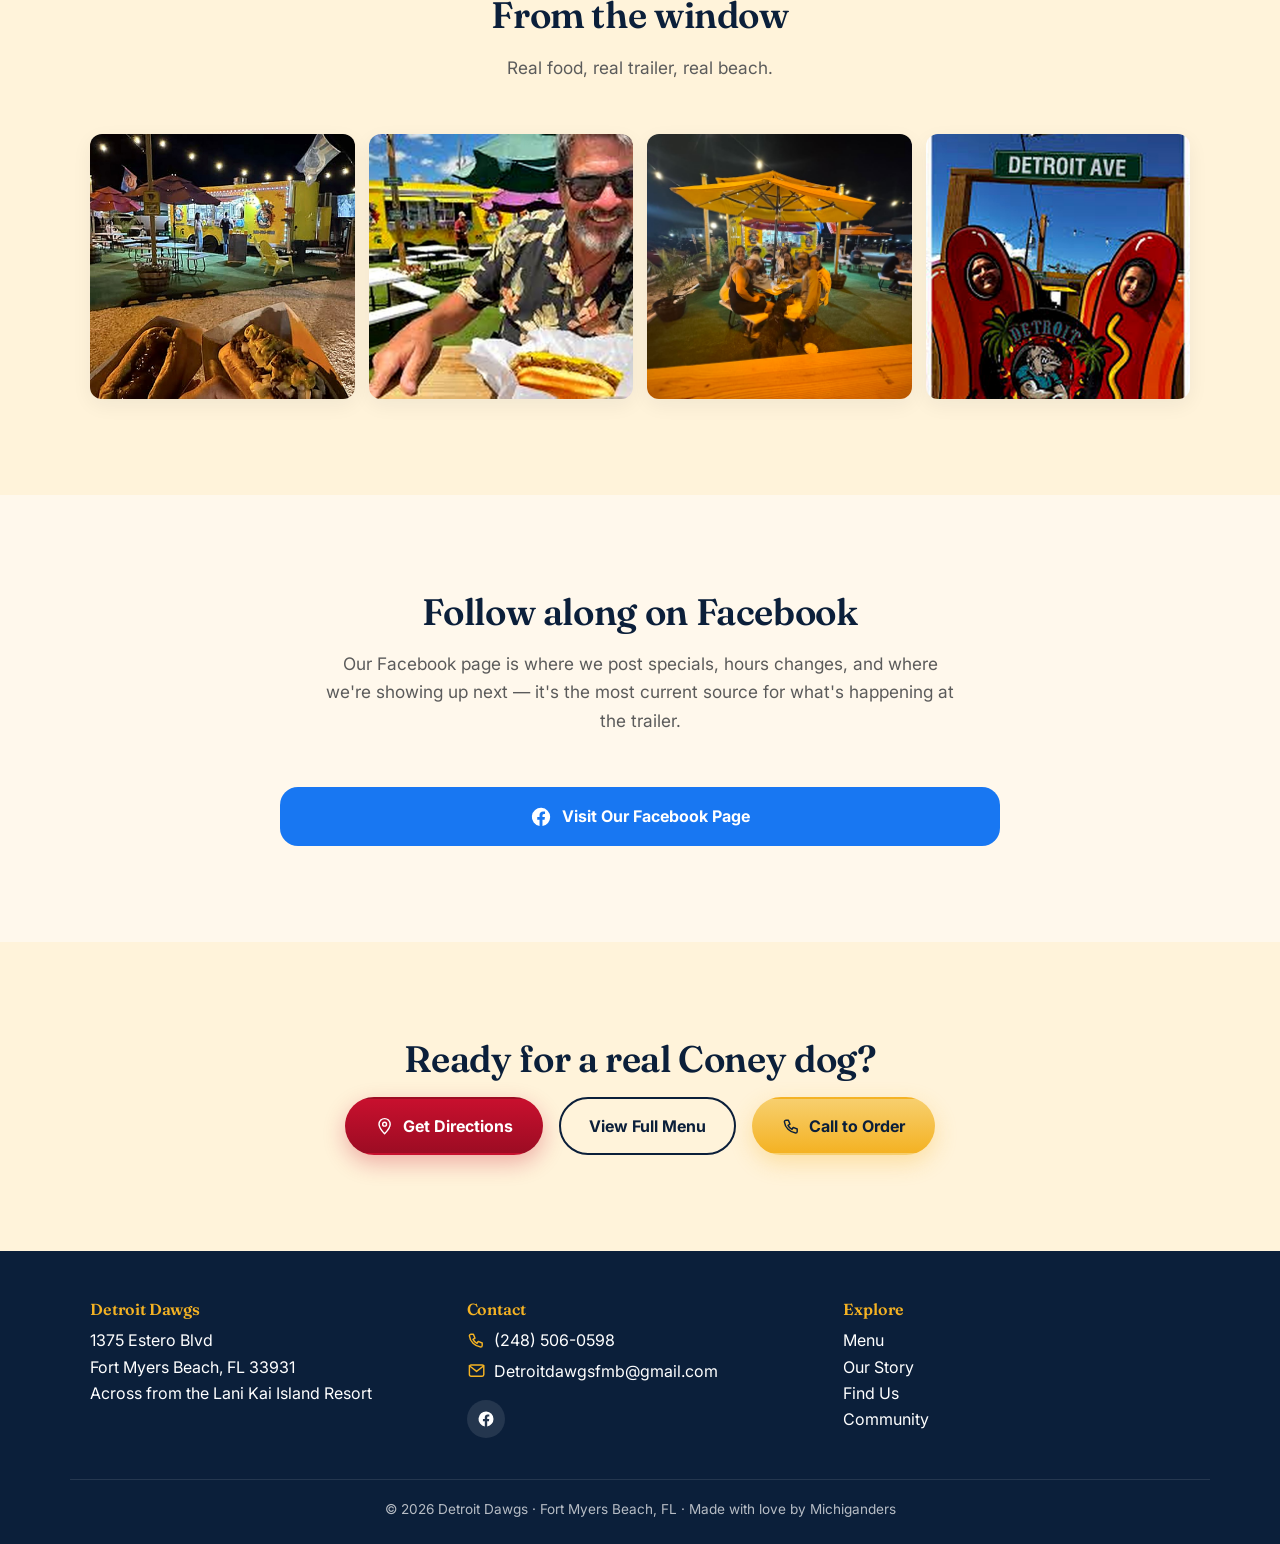
==== commit dc16669c: "Improve gallery photo choices: clean up photo-booth shot, add new customer Coney dog photo" ====
--- a/index.html
+++ b/index.html
@@ -202,10 +202,10 @@
 <section class="bg-mustard-soft">
   <div class="wrap">
     <h2 class="section-title">From the window</h2>
-    <p class="section-sub">Real food, real trailer, real beach — photos coming soon. (Swap these placeholders for your own shots any time.)</p>
+    <p class="section-sub">Real food, real trailer, real beach.</p>
     <div class="gallery-grid">
       <img src="assets/img/trailer-night.jpg" alt="Two Coney dogs in the foreground with the Detroit Dawgs trailer lit up at night behind them" loading="lazy">
-      <img src="assets/img/hero.jpeg" alt="A happy customer eating a Coney dog in front of the Detroit Dawgs yellow trailer on a sunny day" loading="lazy">
+      <img src="assets/img/customer-coney.jpg" alt="A happy customer holding a Coney dog in front of the Detroit Dawgs yellow trailer on a sunny day" loading="lazy">
       <img src="assets/img/customers.jpg" alt="A group of customers enjoying food at outdoor picnic tables under yellow umbrellas at the Detroit Dawgs trailer at night" loading="lazy">
       <img src="assets/img/scott-trina-prop.jpeg" alt="Scott and Trina posing in a Detroit Ave photo booth cutout at Detroit Dawgs" loading="lazy">
     </div>
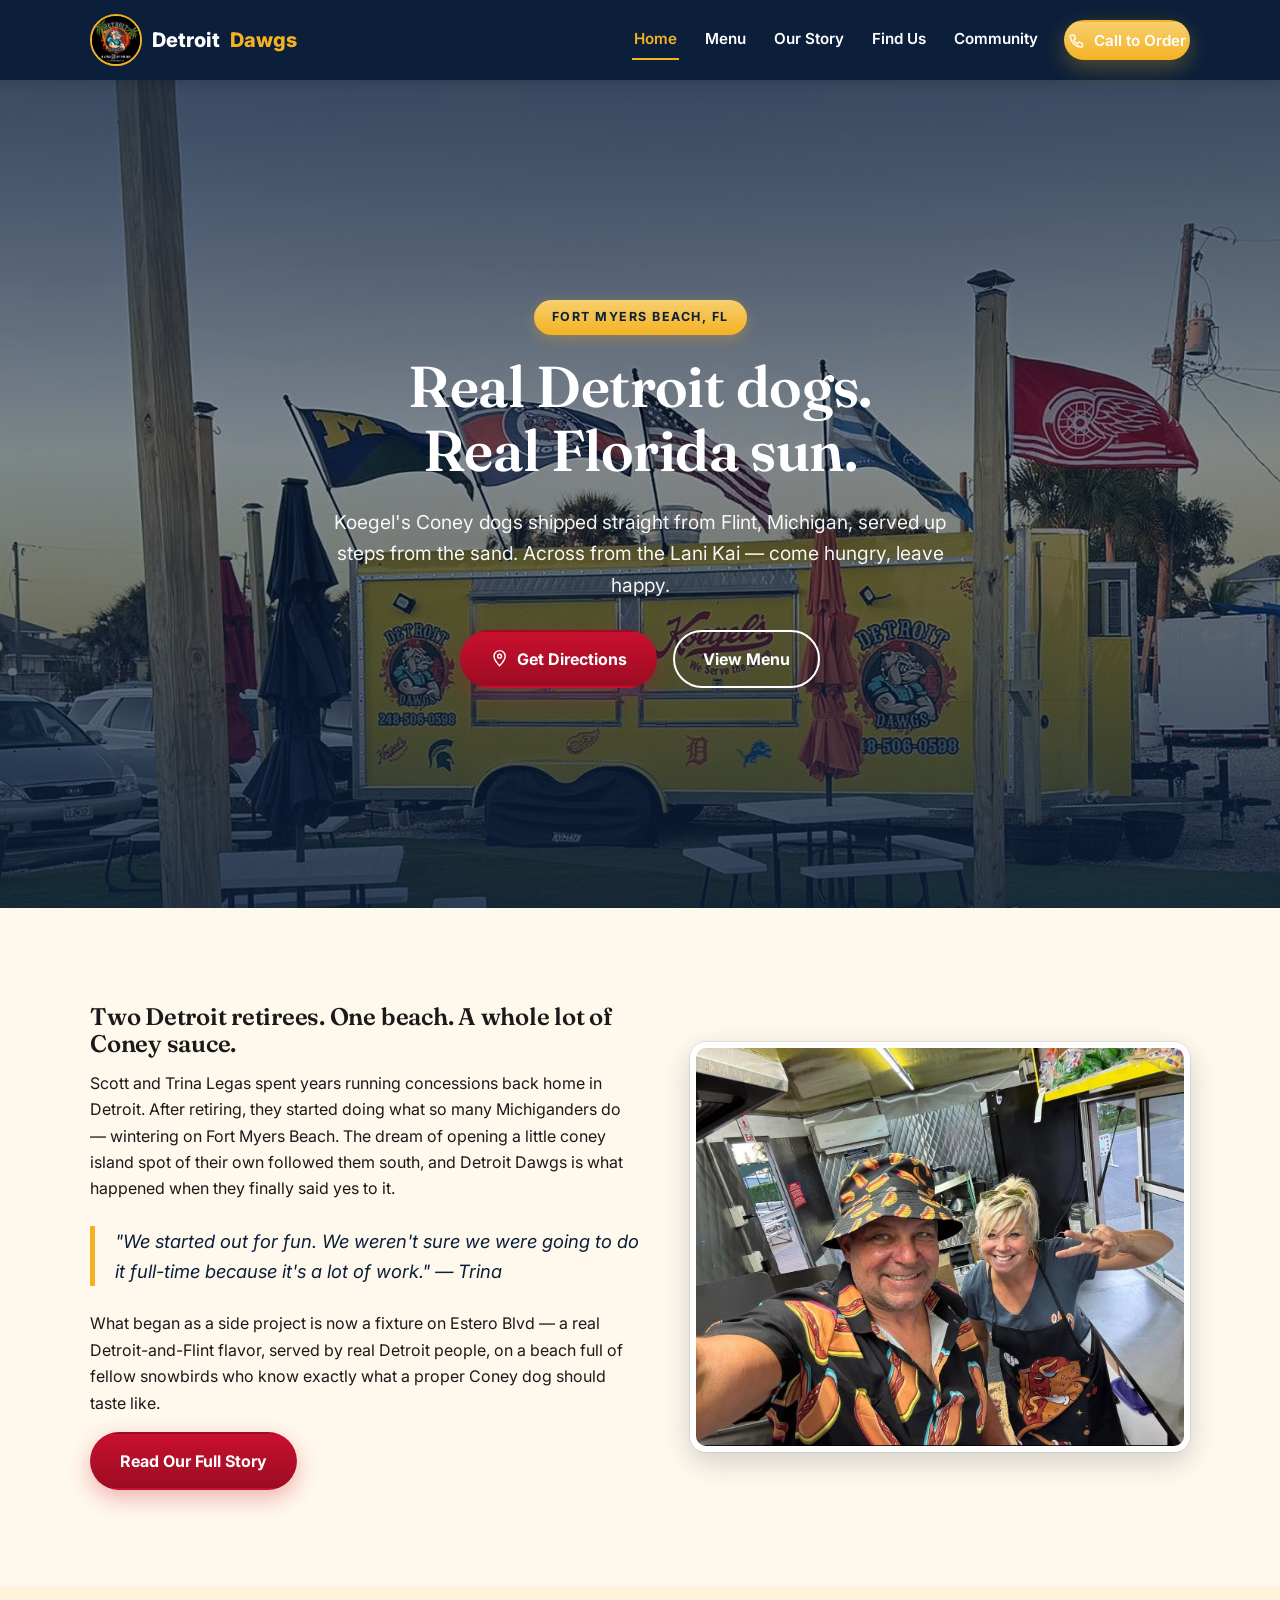
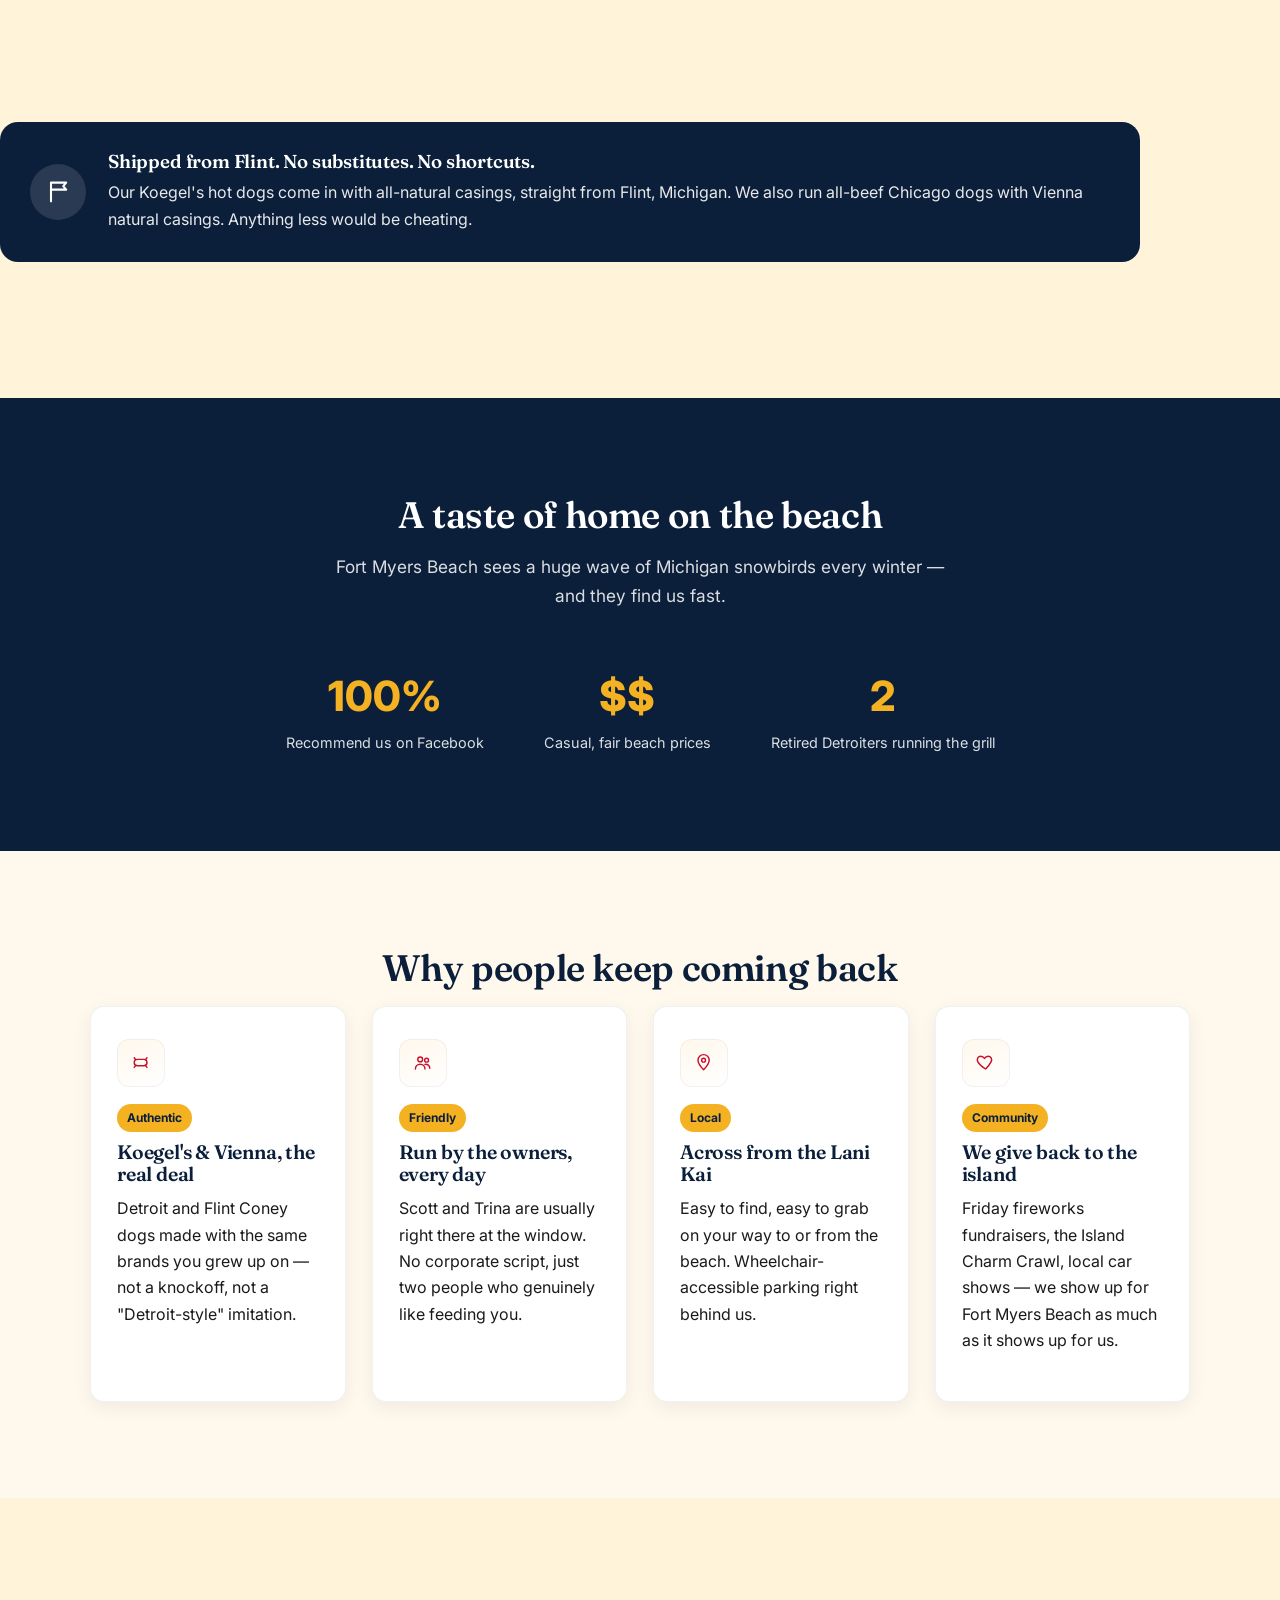
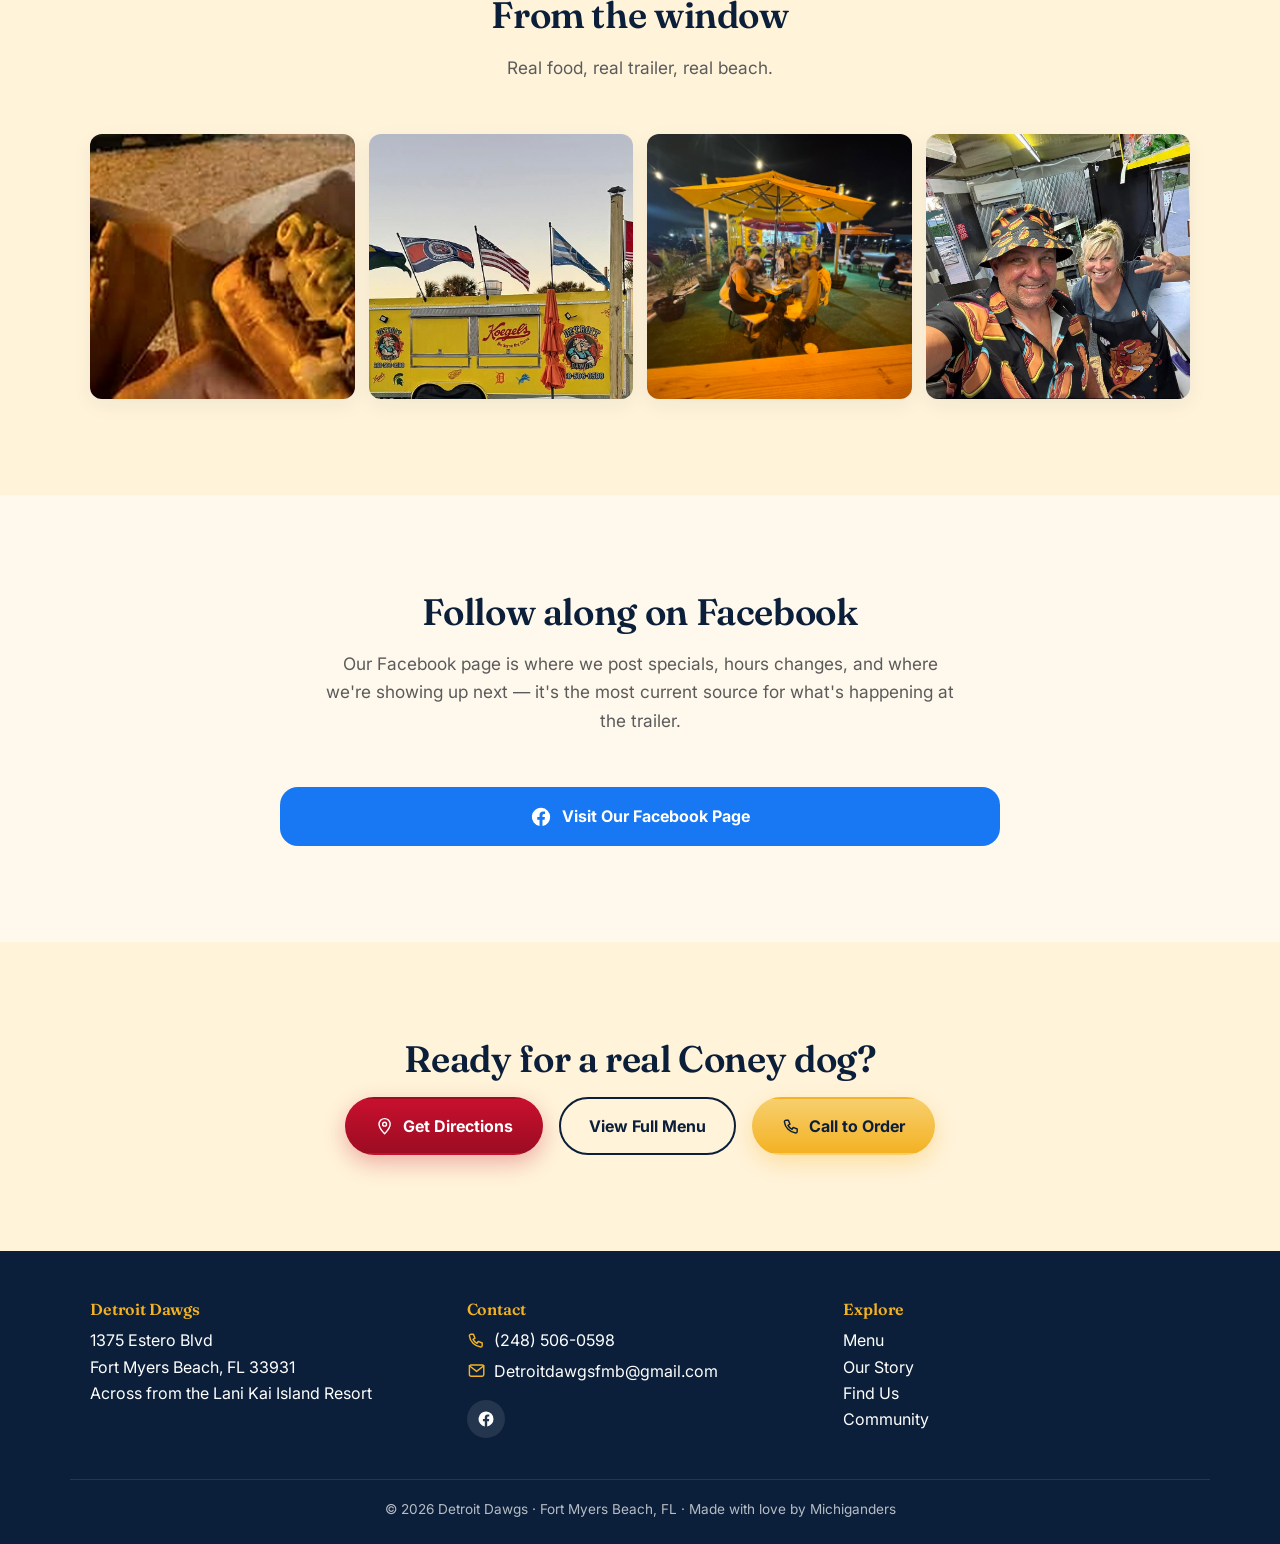
==== commit 4a87f9ef: "Use only sharp, high-resolution photos sitewide; add real food close-up to menu" ====
--- a/index.html
+++ b/index.html
@@ -204,10 +204,10 @@
     <h2 class="section-title">From the window</h2>
     <p class="section-sub">Real food, real trailer, real beach.</p>
     <div class="gallery-grid">
-      <img src="assets/img/trailer-night.jpg" alt="Two Coney dogs in the foreground with the Detroit Dawgs trailer lit up at night behind them" loading="lazy">
-      <img src="assets/img/customer-coney.jpg" alt="A happy customer holding a Coney dog in front of the Detroit Dawgs yellow trailer on a sunny day" loading="lazy">
+      <img src="assets/img/coney-closeup.jpg" alt="Two Coney dogs loaded with chili, onions, and mustard, fresh from the window" loading="lazy">
+      <img src="assets/img/trailer-signage.jpg" alt="The Detroit Dawgs trailer flying Michigan, Tigers, USA, and Red Wings flags at golden hour" loading="lazy">
       <img src="assets/img/customers.jpg" alt="A group of customers enjoying food at outdoor picnic tables under yellow umbrellas at the Detroit Dawgs trailer at night" loading="lazy">
-      <img src="assets/img/scott-trina-prop.jpeg" alt="Scott and Trina posing in a Detroit Ave photo booth cutout at Detroit Dawgs" loading="lazy">
+      <img src="assets/img/scott-trina.jpg" alt="Scott and Trina Legas smiling inside the Detroit Dawgs trailer kitchen" loading="lazy">
     </div>
   </div>
 </section>
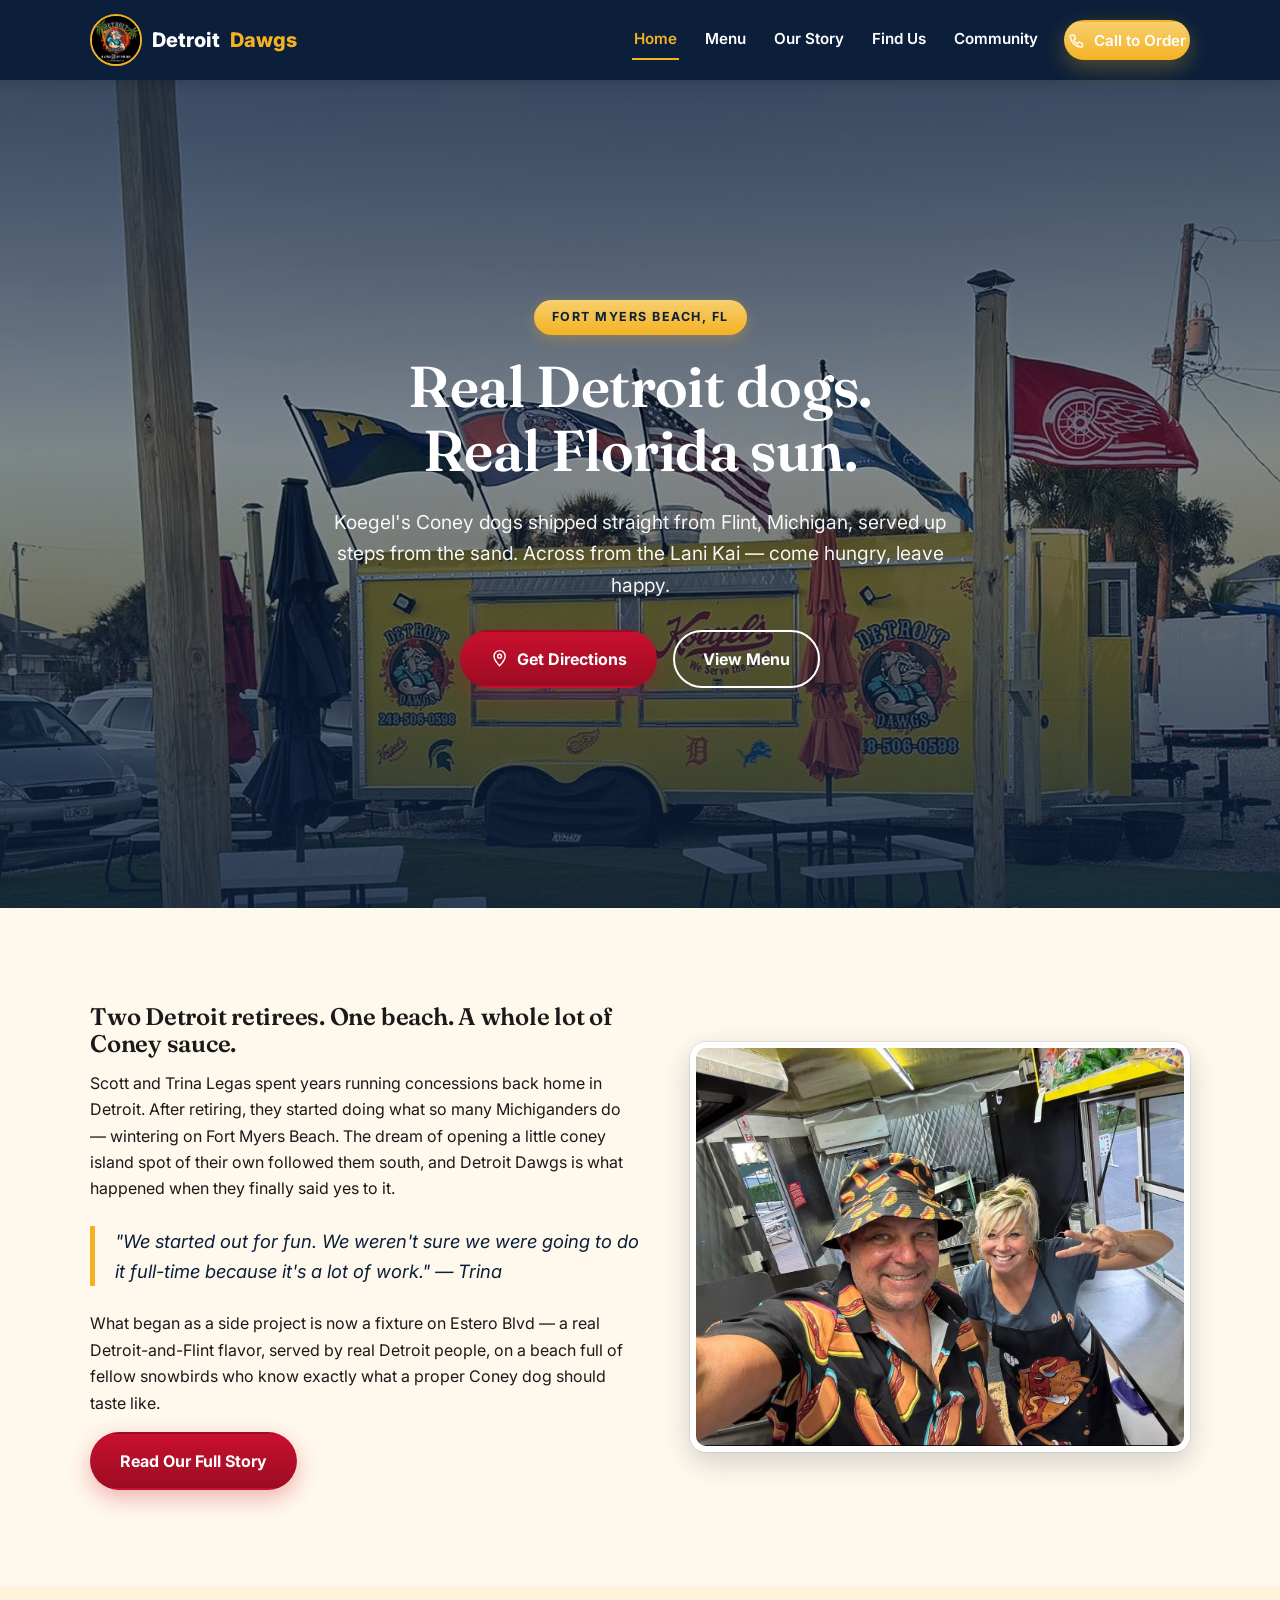
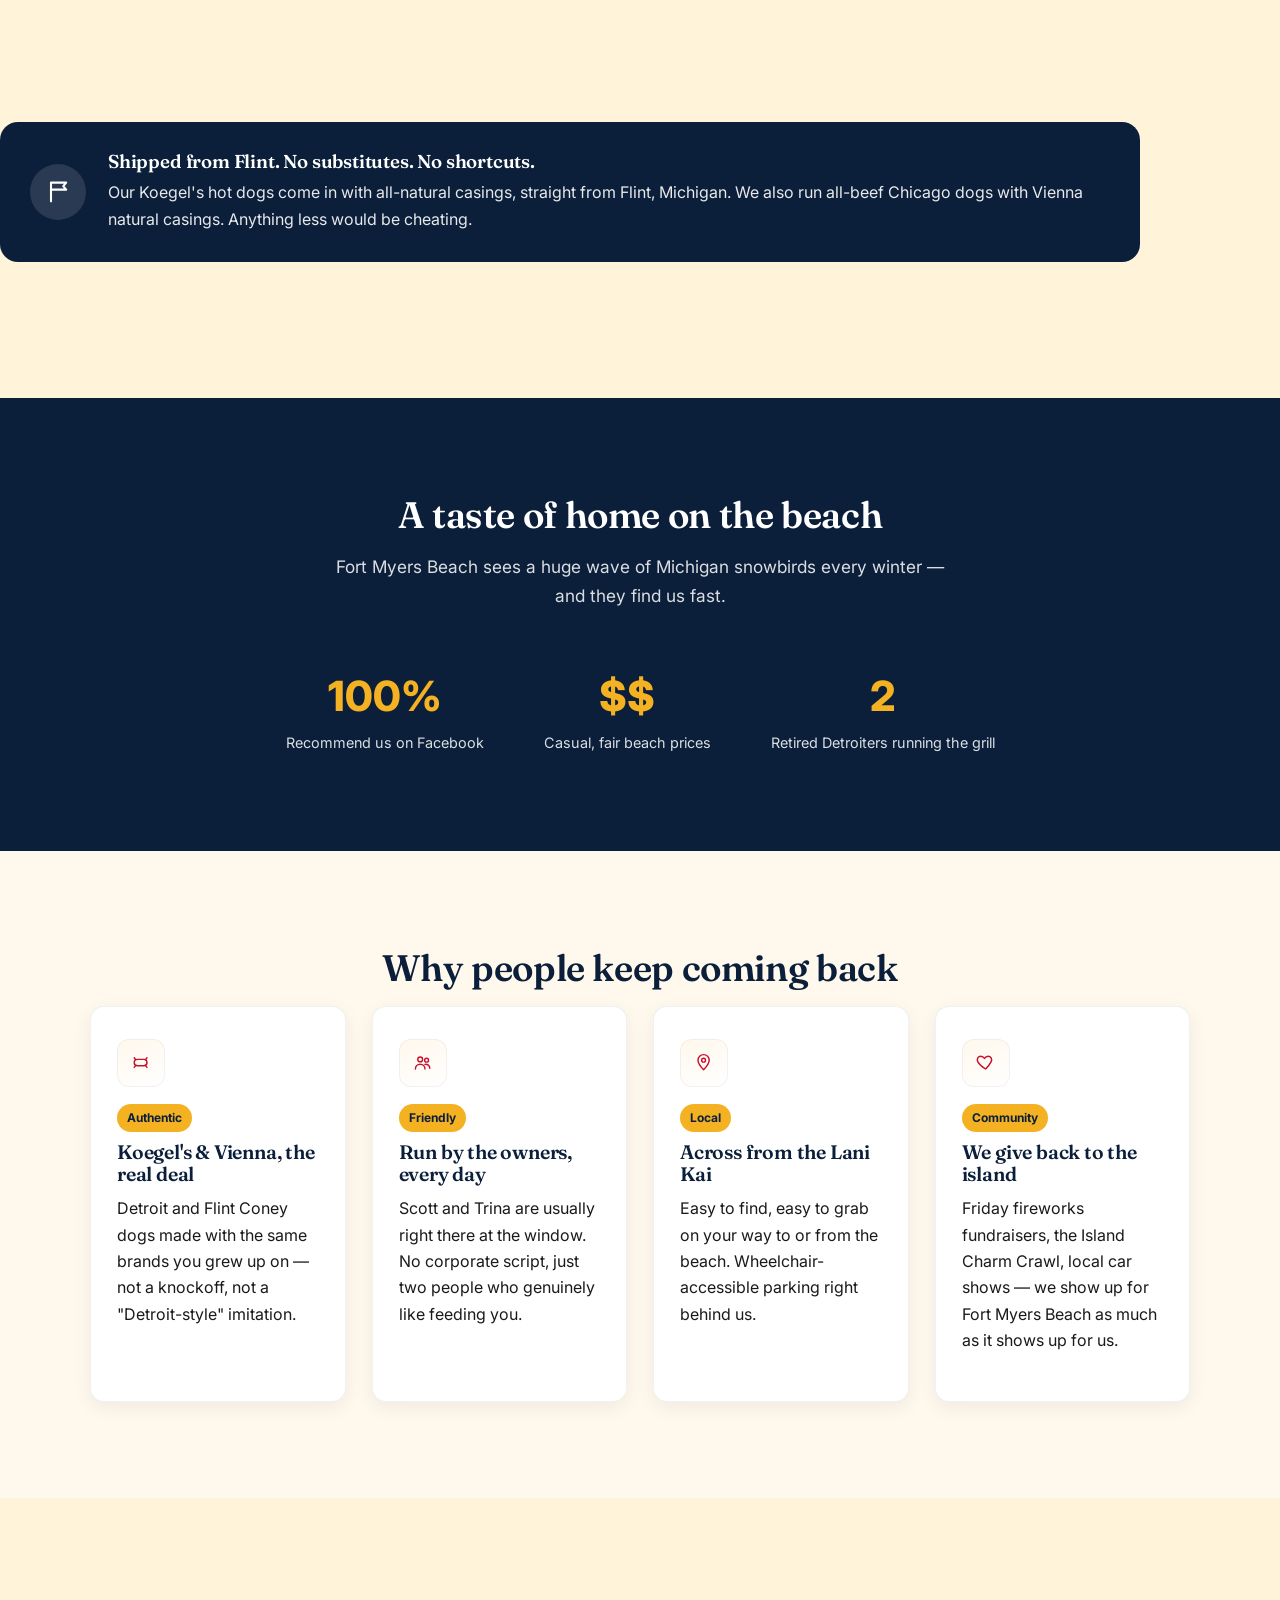
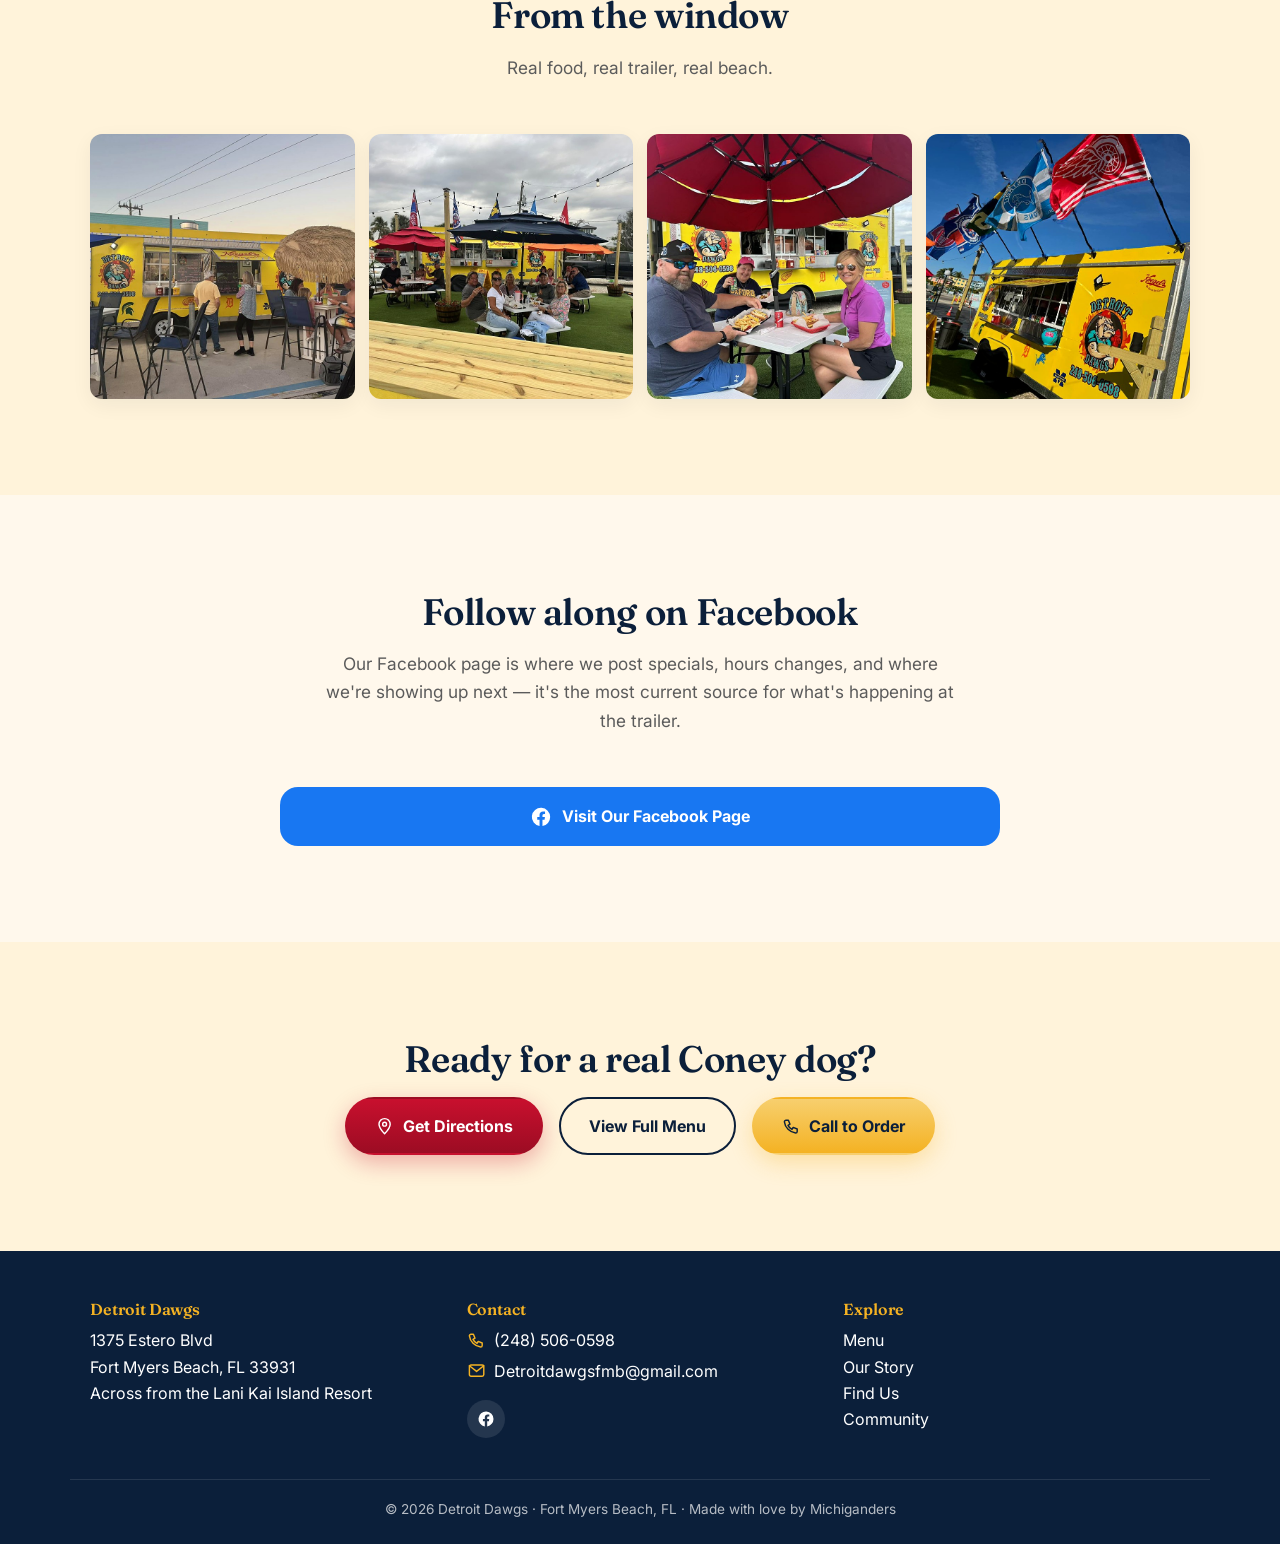
==== commit 37abc0ca: "Refresh 'From the window' gallery with new high-res customer and trailer photos" ====
--- a/index.html
+++ b/index.html
@@ -204,10 +204,10 @@
     <h2 class="section-title">From the window</h2>
     <p class="section-sub">Real food, real trailer, real beach.</p>
     <div class="gallery-grid">
-      <img src="assets/img/coney-closeup.jpg" alt="Two Coney dogs loaded with chili, onions, and mustard, fresh from the window" loading="lazy">
-      <img src="assets/img/trailer-signage.jpg" alt="The Detroit Dawgs trailer flying Michigan, Tigers, USA, and Red Wings flags at golden hour" loading="lazy">
-      <img src="assets/img/customers.jpg" alt="A group of customers enjoying food at outdoor picnic tables under yellow umbrellas at the Detroit Dawgs trailer at night" loading="lazy">
-      <img src="assets/img/scott-trina.jpg" alt="Scott and Trina Legas smiling inside the Detroit Dawgs trailer kitchen" loading="lazy">
+      <img src="assets/img/window-1.jpg" alt="A customer ordering at the Detroit Dawgs trailer window at golden hour" loading="lazy">
+      <img src="assets/img/window-2.jpg" alt="A crowd of customers enjoying food at picnic tables under string lights and umbrellas at Detroit Dawgs" loading="lazy">
+      <img src="assets/img/window-3.jpg" alt="Three customers smiling and eating Coney dogs and fries at a picnic table at Detroit Dawgs" loading="lazy">
+      <img src="assets/img/window-4.jpg" alt="The Detroit Dawgs trailer flying Michigan, Tigers, Lions, and Red Wings flags against a blue sky" loading="lazy">
     </div>
   </div>
 </section>
